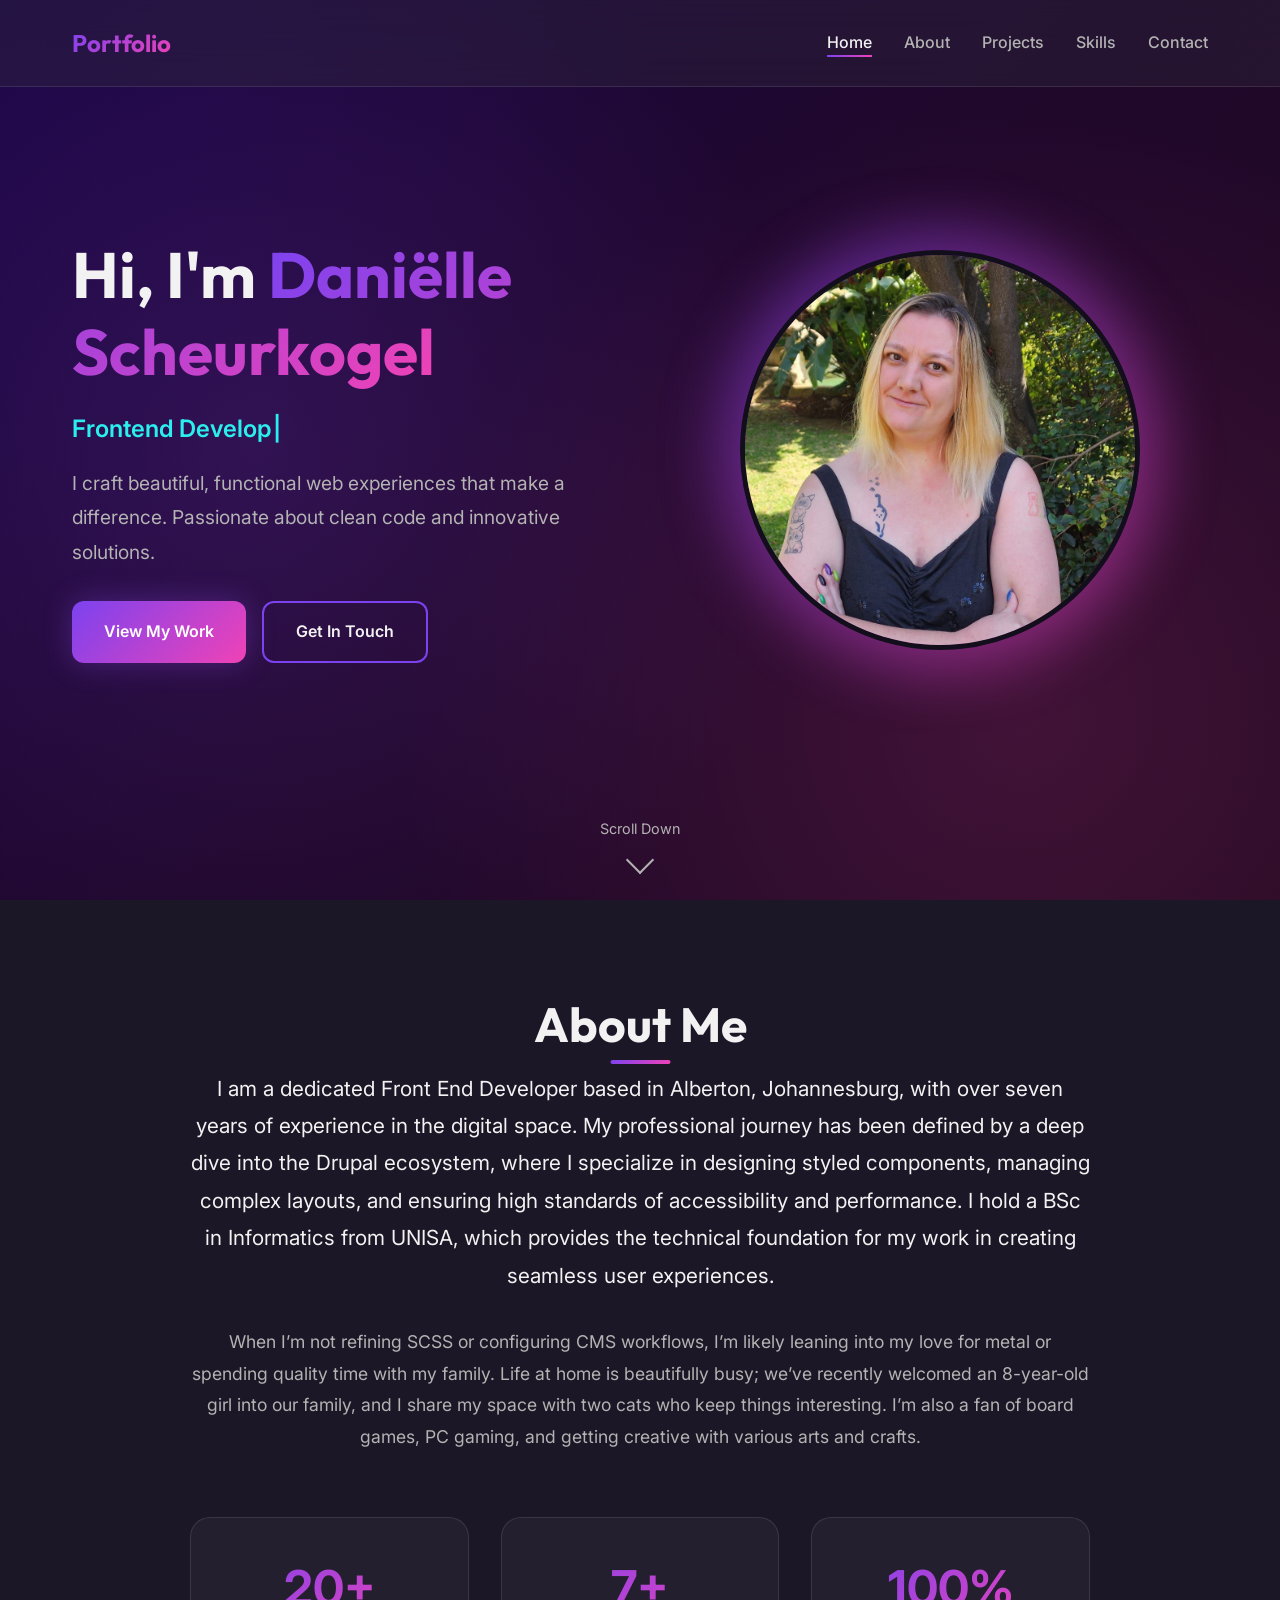
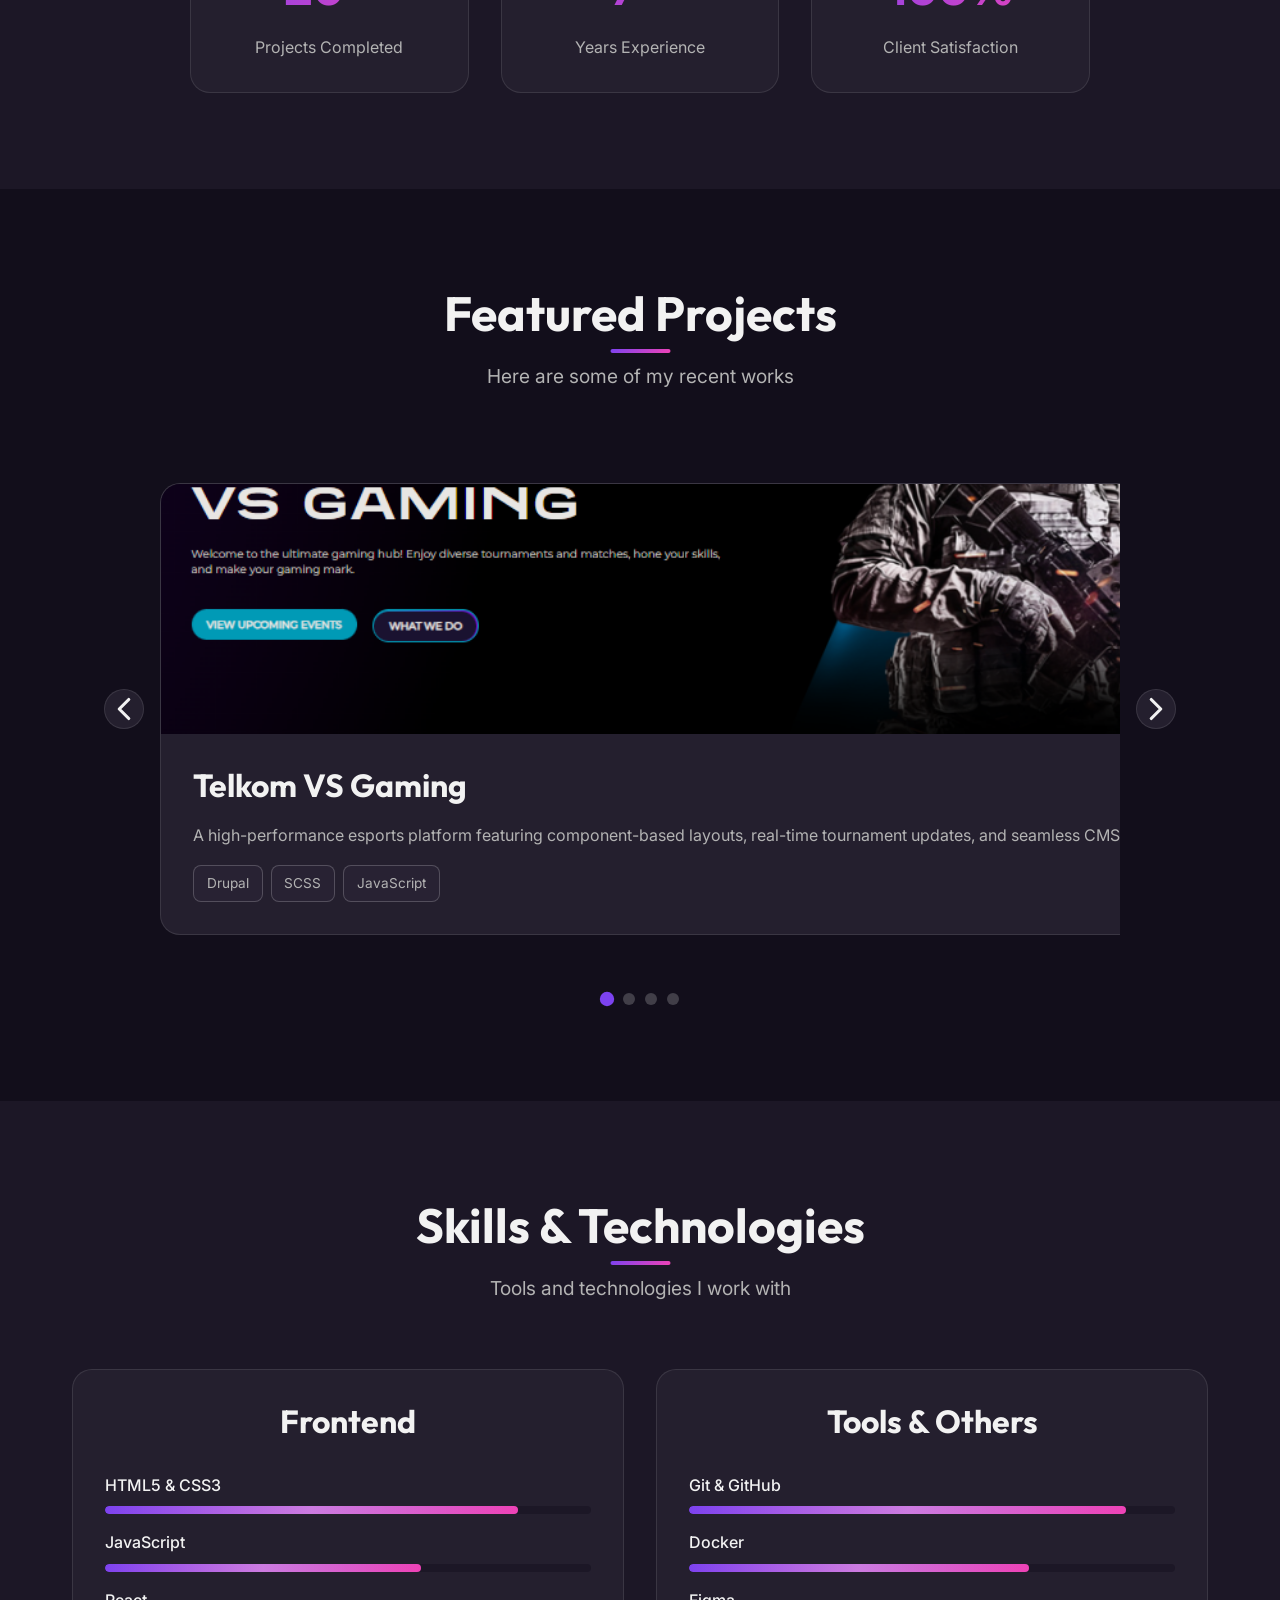
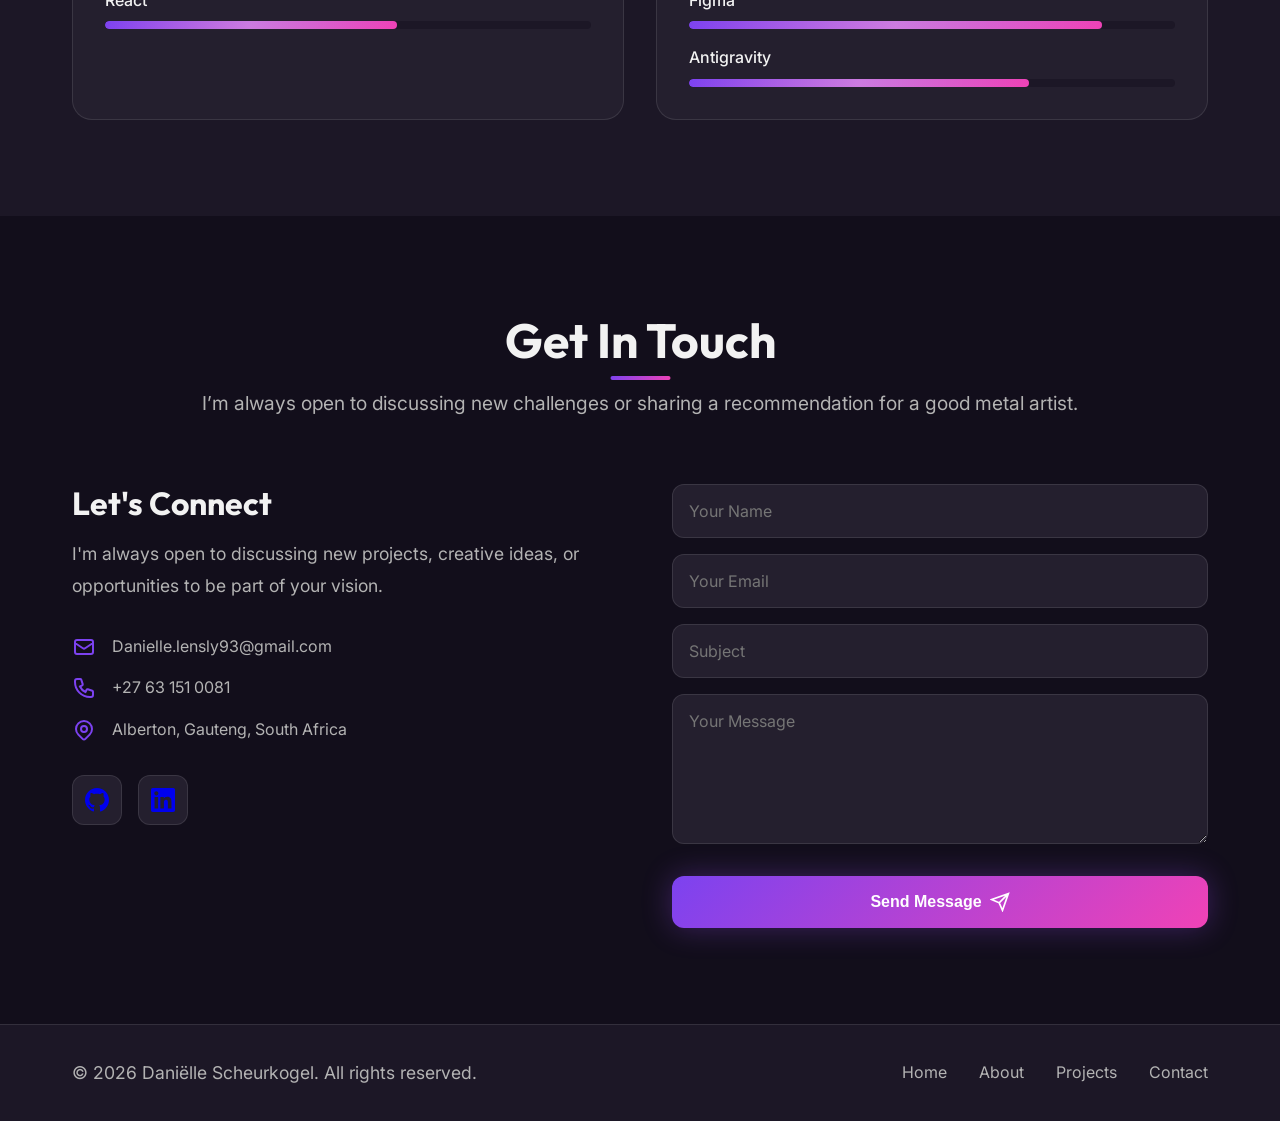
==== index.html @ f344f84f "Add project slider and Kleyn Plumbers card" ====
<!DOCTYPE html>
<html lang="en">
<head>
    <meta charset="UTF-8">
    <meta name="viewport" content="width=device-width, initial-scale=1.0">
    <meta name="description" content="Professional portfolio showcasing web development projects and skills">
    <meta name="author" content="Your Name">
    <meta property="og:title" content="Your Name - Portfolio">
    <meta property="og:description" content="Professional web developer portfolio">
    <meta property="og:type" content="website">
    
    <title>Danielle Scheurkogel - Portfolio</title>
    
    <!-- Google Fonts -->
    <link rel="icon" type="image/x-icon" href="purple-star-cat.png">
    <link rel="preconnect" href="https://fonts.googleapis.com">
    <link rel="preconnect" href="https://fonts.gstatic.com" crossorigin>
    <link href="https://fonts.googleapis.com/css2?family=Inter:wght@300;400;500;600;700&family=Outfit:wght@400;500;600;700;800&display=swap" rel="stylesheet">
    
    <link rel="stylesheet" href="styles.css">
</head>
<body>
    <!-- Navigation -->
    <nav class="navbar" id="navbar">
        <div class="container nav-container">
            <a href="#home" class="logo">Portfolio</a>
            <button class="mobile-menu-toggle" id="mobileMenuToggle" aria-label="Toggle menu">
                <span></span>
                <span></span>
                <span></span>
            </button>
            <ul class="nav-links" id="navLinks">
                <li><a href="#home" class="nav-link active">Home</a></li>
                <li><a href="#about" class="nav-link">About</a></li>
                <li><a href="#projects" class="nav-link">Projects</a></li>
                <li><a href="#skills" class="nav-link">Skills</a></li>
                <li><a href="#contact" class="nav-link">Contact</a></li>
            </ul>
        </div>
    </nav>

    <!-- Hero Section -->
    <section id="home" class="hero">
        <div class="hero-background"></div>
        <div class="container hero-content">
            <div class="hero-text">
                <h1 class="hero-title">
                    Hi, I'm <span class="gradient-text">Daniëlle Scheurkogel</span>
                </h1>
                <p class="hero-subtitle typing-text">Frontend Developer</p>
                <p class="hero-description">
                    I craft beautiful, functional web experiences that make a difference.
                    Passionate about clean code and innovative solutions.
                </p>
                <div class="hero-buttons">
                    <a href="#projects" class="btn btn-primary">View My Work</a>
                    <a href="#contact" class="btn btn-secondary">Get In Touch</a>
                </div>
            </div>
            <div class="hero-image">
                <div class="image-wrapper">
                    <img src="Danielle-profile.jpg" alt="Profile picture" class="profile-img">
                </div>
            </div>
        </div>
        <div class="scroll-indicator">
            <span>Scroll Down</span>
            <div class="scroll-arrow"></div>
        </div>
    </section>

    <!-- About Section -->
    <section id="about" class="about">
        <div class="container">
            <h2 class="section-title">About Me</h2>
            <div class="about-content">
                <div class="about-text">
                    <p class="about-intro">
                        I am a dedicated Front End Developer based in Alberton, Johannesburg, with over seven years of experience in the digital space. My professional journey has been defined by a deep dive into the Drupal ecosystem, where I specialize in designing styled components, managing complex layouts, and ensuring high standards of accessibility and performance. I hold a BSc in Informatics from UNISA, which provides the technical foundation for my work in creating seamless user experiences.
                    </p>
                    <p>
                        When I’m not refining SCSS or configuring CMS workflows, I’m likely leaning into my love for metal or spending quality time with my family. Life at home is beautifully busy; we’ve recently welcomed an 8-year-old girl into our family, and I share my space with two cats who keep things interesting. I’m also a fan of board games, PC gaming, and getting creative with various arts and crafts.
                    </p>
                    <div class="about-stats">
                        <div class="stat-item">
                            <span class="stat-number">20+</span>
                            <span class="stat-label">Projects Completed</span>
                        </div>
                        <div class="stat-item">
                            <span class="stat-number">7+</span>
                            <span class="stat-label">Years Experience</span>
                        </div>
                        <div class="stat-item">
                            <span class="stat-number">100%</span>
                            <span class="stat-label">Client Satisfaction</span>
                        </div>
                    </div>
                </div>
            </div>
        </div>
    </section>

    <!-- Projects Section -->
    <section id="projects" class="projects">
        <div class="container">
            <h2 class="section-title">Featured Projects</h2>
            <p class="section-subtitle">Here are some of my recent works</p>
            
            <div class="projects-slider-wrapper">
                <button class="slider-btn prev-btn" id="prevProjectBtn" aria-label="Previous project">
                    <svg viewBox="0 0 24 24" fill="none" stroke="currentColor"><path d="M15 18l-6-6 6-6" stroke-width="2" stroke-linecap="round" stroke-linejoin="round"/></svg>
                </button>
                
                <div class="projects-slider" id="projectsSlider">
                    <!-- Project 1 -->
                    <div class="project-card">
                        <div class="project-image">
                            <img src="vs-gaming3.png" alt="E-commerce Platform">
                            <div class="project-overlay">
                                <a href="http://www.vsgaming.co.za/" class="project-link" target="_blank">View Live</a>
                            </div>
                        </div>
                        <div class="project-info">
                            <h3 class="project-title">Telkom VS Gaming</h3>
                            <p class="project-description">
                                A high-performance esports platform featuring component-based layouts, real-time tournament updates, and seamless CMS integration.
                            </p>
                            <div class="project-tags">
                                <span class="tag">Drupal</span>
                                <span class="tag">SCSS</span>
                                <span class="tag">JavaScript</span>
                            </div>
                        </div>
                    </div>

                    <!-- Project 2 -->
                    <div class="project-card">
                        <div class="project-image">
                            <img src="activefoundry.png" alt="Active Foundry">
                            <div class="project-overlay">
                                <a href="https://www.activefoundry.co.za/" class="project-link" target="_blank">View Live</a>
                            </div>
                        </div>
                        <div class="project-info">
                            <h3 class="project-title">Active Foundry</h3>
                            <p class="project-description">
                                A professional digital platform for an ISO-accredited manufacturing firm, focusing on industrial product categorization and high-performance lead generation.
                            </p>
                            <div class="project-tags">
                                <span class="tag">Figma</span>
                                <span class="tag">Drupal</span>
                                <span class="tag">UX/UI Design</span>
                                <span class="tag">HTML/CSS</span>
                            </div>
                        </div>
                    </div>

                    <!-- Project 3 -->
                    <div class="project-card">
                        <div class="project-image">
                            <img src="project3.jpg" alt="Weather Dashboard">
                            <div class="project-overlay">
                                <a href="https://daniellelensly.github.io/Madbatter/" class="project-link" target="_blank">View Live</a>
                                <a href="https://github.com/DanielleLensly/Madbatter" class="project-link" target="_blank">GitHub</a>
                            </div>
                        </div>
                        <div class="project-info">
                            <h3 class="project-title">Weather Dashboard</h3>
                            <p class="project-description">
                                Beautiful weather application with location-based forecasts, interactive maps,
                                and detailed weather metrics.
                            </p>
                            <div class="project-tags">
                                <span class="tag">JavaScript</span>
                                <span class="tag">API</span>
                                <span class="tag">CSS3</span>
                            </div>
                        </div>
                    </div>

                    <!-- Project 4 -->
                    <div class="project-card">
                        <div class="project-image">
                            <img src="kleyn-plumbers.png" alt="Kleyn Plumbers">
                            <div class="project-overlay">
                                <a href="https://daniellelensly.github.io/kleyn-plumbers/" class="project-link" target="_blank">View Live</a>
                                <a href="https://github.com/DanielleLensly/kleyn-plumbers" class="project-link" target="_blank">GitHub</a>
                            </div>
                        </div>
                        <div class="project-info">
                            <h3 class="project-title">Kleyn Plumbers</h3>
                            <p class="project-description">
                                A professional plumbing services website with a 24/7 booking system and local availability.
                            </p>
                            <div class="project-tags">
                                <span class="tag">HTML</span>
                                <span class="tag">CSS</span>
                                <span class="tag">JavaScript</span>
                            </div>
                        </div>
                    </div>
                </div>

                <button class="slider-btn next-btn" id="nextProjectBtn" aria-label="Next project">
                    <svg viewBox="0 0 24 24" fill="none" stroke="currentColor"><path d="M9 18l6-6-6-6" stroke-width="2" stroke-linecap="round" stroke-linejoin="round"/></svg>
                </button>
            </div>
            
            <div class="slider-dots" id="sliderDots"></div>
        </div>
    </section>

    <!-- Skills Section -->
    <section id="skills" class="skills">
        <div class="container">
            <h2 class="section-title">Skills & Technologies</h2>
            <p class="section-subtitle">Tools and technologies I work with</p>
            
            <div class="skills-grid">
                <div class="skill-category">
                    <h3 class="category-title">Frontend</h3>
                    <div class="skill-items">
                        <div class="skill-item">
                            <span class="skill-name">HTML5 & CSS3</span>
                            <div class="skill-bar">
                                <div class="skill-progress" style="width: 85%"></div>
                            </div>
                        </div>
                        <div class="skill-item">
                            <span class="skill-name">JavaScript</span>
                            <div class="skill-bar">
                                <div class="skill-progress" style="width: 65%"></div>
                            </div>
                        </div>
                        <div class="skill-item">
                            <span class="skill-name">React</span>
                            <div class="skill-bar">
                                <div class="skill-progress" style="width: 60%"></div>
                            </div>
                        </div>
                    </div>
                </div>

                <div class="skill-category">
                    <h3 class="category-title">Tools & Others</h3>
                    <div class="skill-items">
                        <div class="skill-item">
                            <span class="skill-name">Git & GitHub</span>
                            <div class="skill-bar">
                                <div class="skill-progress" style="width: 90%"></div>
                            </div>
                        </div>
                        <div class="skill-item">
                            <span class="skill-name">Docker</span>
                            <div class="skill-bar">
                                <div class="skill-progress" style="width: 70%"></div>
                            </div>
                        </div>
                        <div class="skill-item">
                            <span class="skill-name">Figma</span>
                            <div class="skill-bar">
                                <div class="skill-progress" style="width: 85%"></div>
                            </div>
                        </div>
                        <div class="skill-item">
                            <span class="skill-name">Antigravity</span>
                            <div class="skill-bar">
                                <div class="skill-progress" style="width: 70%"></div>
                            </div>
                        </div>
                    </div>
                </div>
            </div>
        </div>
    </section>

    <!-- Contact Section -->
    <section id="contact" class="contact">
        <div class="container">
            <h2 class="section-title">Get In Touch</h2>
            <p class="section-subtitle">I’m always open to discussing new challenges or sharing a recommendation for a good metal artist.</p>
            
            <div class="contact-content">
                <div class="contact-info">
                    <h3>Let's Connect</h3>
                    <p>I'm always open to discussing new projects, creative ideas, or opportunities to be part of your vision.</p>
                    
                    <div class="contact-details">
                        <div class="contact-item">
                            <svg class="contact-icon" viewBox="0 0 24 24" fill="none" stroke="currentColor">
                                <path d="M3 8l7.89 5.26a2 2 0 002.22 0L21 8M5 19h14a2 2 0 002-2V7a2 2 0 00-2-2H5a2 2 0 00-2 2v10a2 2 0 002 2z"/>
                            </svg>
                            <span>Danielle.lensly93@gmail.com</span>
                        </div>
                        <div class="contact-item">
                            <svg class="contact-icon" viewBox="0 0 24 24" fill="none" stroke="currentColor">
                                <path d="M3 5a2 2 0 012-2h3.28a1 1 0 01.948.684l1.498 4.493a1 1 0 01-.502 1.21l-2.257 1.13a11.042 11.042 0 005.516 5.516l1.13-2.257a1 1 0 011.21-.502l4.493 1.498a1 1 0 01.684.949V19a2 2 0 01-2 2h-1C9.716 21 3 14.284 3 6V5z"/>
                            </svg>
                            <span>+27 63 151 0081</span>
                        </div>
                        <div class="contact-item">
                            <svg class="contact-icon" viewBox="0 0 24 24" fill="none" stroke="currentColor">
                                <path d="M17.657 16.657L13.414 20.9a1.998 1.998 0 01-2.827 0l-4.244-4.243a8 8 0 1111.314 0z"/>
                                <path d="M15 11a3 3 0 11-6 0 3 3 0 016 0z"/>
                            </svg>
                            <span>Alberton, Gauteng, South Africa</span>
                        </div>
                    </div>

                    <div class="social-links">
                        <a href="https://github.com/DanielleLensly" class="social-link" aria-label="GitHub">
                            <svg viewBox="0 0 24 24" fill="currentColor">
                                <path d="M12 0c-6.626 0-12 5.373-12 12 0 5.302 3.438 9.8 8.207 11.387.599.111.793-.261.793-.577v-2.234c-3.338.726-4.033-1.416-4.033-1.416-.546-1.387-1.333-1.756-1.333-1.756-1.089-.745.083-.729.083-.729 1.205.084 1.839 1.237 1.839 1.237 1.07 1.834 2.807 1.304 3.492.997.107-.775.418-1.305.762-1.604-2.665-.305-5.467-1.334-5.467-5.931 0-1.311.469-2.381 1.236-3.221-.124-.303-.535-1.524.117-3.176 0 0 1.008-.322 3.301 1.23.957-.266 1.983-.399 3.003-.404 1.02.005 2.047.138 3.006.404 2.291-1.552 3.297-1.23 3.297-1.23.653 1.653.242 2.874.118 3.176.77.84 1.235 1.911 1.235 3.221 0 4.609-2.807 5.624-5.479 5.921.43.372.823 1.102.823 2.222v3.293c0 .319.192.694.801.576 4.765-1.589 8.199-6.086 8.199-11.386 0-6.627-5.373-12-12-12z"/>
                            </svg>
                        </a>
                        <a href="https://www.linkedin.com/in/danielle-lensly-0b2b1b200/" class="social-link" aria-label="LinkedIn">
                            <svg viewBox="0 0 24 24" fill="currentColor">
                                <path d="M20.447 20.452h-3.554v-5.569c0-1.328-.027-3.037-1.852-3.037-1.853 0-2.136 1.445-2.136 2.939v5.667H9.351V9h3.414v1.561h.046c.477-.9 1.637-1.85 3.37-1.85 3.601 0 4.267 2.37 4.267 5.455v6.286zM5.337 7.433c-1.144 0-2.063-.926-2.063-2.065 0-1.138.92-2.063 2.063-2.063 1.14 0 2.064.925 2.064 2.063 0 1.139-.925 2.065-2.064 2.065zm1.782 13.019H3.555V9h3.564v11.452zM22.225 0H1.771C.792 0 0 .774 0 1.729v20.542C0 23.227.792 24 1.771 24h20.451C23.2 24 24 23.227 24 22.271V1.729C24 .774 23.2 0 22.222 0h.003z"/>
                            </svg>
                        </a>
                        <!-- <a href="#" class="social-link" aria-label="Twitter">
                            <svg viewBox="0 0 24 24" fill="currentColor">
                                <path d="M23.953 4.57a10 10 0 01-2.825.775 4.958 4.958 0 002.163-2.723c-.951.555-2.005.959-3.127 1.184a4.92 4.92 0 00-8.384 4.482C7.69 8.095 4.067 6.13 1.64 3.162a4.822 4.822 0 00-.666 2.475c0 1.71.87 3.213 2.188 4.096a4.904 4.904 0 01-2.228-.616v.06a4.923 4.923 0 003.946 4.827 4.996 4.996 0 01-2.212.085 4.936 4.936 0 004.604 3.417 9.867 9.867 0 01-6.102 2.105c-.39 0-.779-.023-1.17-.067a13.995 13.995 0 007.557 2.209c9.053 0 13.998-7.496 13.998-13.985 0-.21 0-.42-.015-.63A9.935 9.935 0 0024 4.59z"/>
                            </svg>
                        </a> -->
                    </div>
                </div>

                <form class="contact-form" id="contactForm" action="https://formsubmit.co/Danielle.lensly93@gmail.com" method="POST">
                    <!-- FormSubmit Configuration -->
                    <input type="hidden" name="_subject" value="New Portfolio Contact Form Submission">
                    <input type="hidden" name="_captcha" value="false">
                    <input type="hidden" name="_template" value="table">
                    <input type="hidden" name="_next" value="https://daniellelensly.github.io/portfolio/thank-you.html">
                    
                    <div class="form-group">
                        <input type="text" id="name" name="name" placeholder="Your Name" required>
                    </div>
                    <div class="form-group">
                        <input type="email" id="email" name="email" placeholder="Your Email" required>
                    </div>
                    <div class="form-group">
                        <input type="text" id="subject" name="_replyto" placeholder="Subject" required>
                    </div>
                    <div class="form-group">
                        <textarea id="message" name="message" rows="5" placeholder="Your Message" required></textarea>
                    </div>
                    <button type="submit" class="btn btn-primary btn-submit">
                        <span>Send Message</span>
                        <svg class="btn-icon" viewBox="0 0 24 24" fill="none" stroke="currentColor">
                            <path d="M22 2L11 13M22 2l-7 20-4-9-9-4 20-7z"/>
                        </svg>
                    </button>
                </form>
            </div>
        </div>
    </section>

    <!-- Footer -->
    <footer class="footer">
        <div class="container">
            <div class="footer-content">
                <p>&copy; 2026 Daniëlle Scheurkogel. All rights reserved.</p>
                <div class="footer-links">
                    <a href="#home">Home</a>
                    <a href="#about">About</a>
                    <a href="#projects">Projects</a>
                    <a href="#contact">Contact</a>
                </div>
            </div>
            <button class="back-to-top" id="backToTop" aria-label="Back to top">
                <svg viewBox="0 0 24 24" fill="none" stroke="currentColor">
                    <path d="M5 15l7-7 7 7"/>
                </svg>
            </button>
        </div>
    </footer>

    <script src="script.js"></script>
</body>
</html>
---- styles.css ----
/* ===================================
   CSS RESET & BASE STYLES
   =================================== */
* {
    margin: 0;
    padding: 0;
    box-sizing: border-box;
}

html {
    scroll-behavior: smooth;
    overflow-x: hidden;
}

body {
    font-family: 'Inter', -apple-system, BlinkMacSystemFont, 'Segoe UI', sans-serif;
    line-height: 1.6;
    color: var(--text-primary);
    background: var(--bg-primary);
    overflow-x: hidden;
}

/* ===================================
   CSS CUSTOM PROPERTIES
   =================================== */
:root {
    /* Colors - Vibrant & Modern */
    --primary: hsl(260, 85%, 60%);
    --primary-light: hsl(260, 85%, 70%);
    --primary-dark: hsl(260, 85%, 50%);
    --secondary: hsl(320, 85%, 60%);
    --accent: hsl(180, 85%, 55%);
    
    /* Gradients */
    --gradient-primary: linear-gradient(135deg, hsl(260, 85%, 60%) 0%, hsl(320, 85%, 60%) 100%);
    --gradient-secondary: linear-gradient(135deg, hsl(180, 85%, 55%) 0%, hsl(260, 85%, 60%) 100%);
    --gradient-hero: linear-gradient(135deg, hsl(260, 85%, 15%) 0%, hsl(280, 70%, 10%) 50%, hsl(300, 60%, 8%) 100%);
    
    /* Background Colors */
    --bg-primary: hsl(260, 30%, 8%);
    --bg-secondary: hsl(260, 25%, 12%);
    --bg-card: hsl(260, 20%, 15%);
    --bg-glass: hsla(260, 20%, 20%, 0.4);
    
    /* Text Colors */
    --text-primary: hsl(0, 0%, 95%);
    --text-secondary: hsl(0, 0%, 70%);
    --text-muted: hsl(0, 0%, 50%);
    
    /* Spacing */
    --spacing-xs: 0.5rem;
    --spacing-sm: 1rem;
    --spacing-md: 2rem;
    --spacing-lg: 4rem;
    --spacing-xl: 6rem;
    
    /* Border Radius */
    --radius-sm: 8px;
    --radius-md: 12px;
    --radius-lg: 20px;
    --radius-xl: 30px;
    
    /* Shadows */
    --shadow-sm: 0 2px 8px rgba(0, 0, 0, 0.1);
    --shadow-md: 0 4px 16px rgba(0, 0, 0, 0.2);
    --shadow-lg: 0 8px 32px rgba(0, 0, 0, 0.3);
    --shadow-glow: 0 0 30px rgba(160, 80, 255, 0.3);
    
    /* Transitions */
    --transition-fast: 0.2s ease;
    --transition-normal: 0.3s ease;
    --transition-slow: 0.5s ease;
}

/* ===================================
   TYPOGRAPHY
   =================================== */
h1, h2, h3, h4, h5, h6 {
    font-family: 'Outfit', sans-serif;
    font-weight: 700;
    line-height: 1.2;
    color: var(--text-primary);
}

h1 { font-size: clamp(2.5rem, 5vw, 4rem); }
h2 { font-size: clamp(2rem, 4vw, 3rem); }
h3 { font-size: clamp(1.5rem, 3vw, 2rem); }

p {
    font-size: 1.1rem;
    line-height: 1.8;
    color: var(--text-secondary);
}

/* ===================================
   UTILITY CLASSES
   =================================== */
.container {
    max-width: 1200px;
    margin: 0 auto;
    padding: 0 var(--spacing-md);
}

.gradient-text {
    background: var(--gradient-primary);
    -webkit-background-clip: text;
    -webkit-text-fill-color: transparent;
    background-clip: text;
}

.section-title {
    text-align: center;
    margin-bottom: var(--spacing-sm);
    position: relative;
    display: inline-block;
    left: 50%;
    transform: translateX(-50%);
}

.section-title::after {
    content: '';
    position: absolute;
    bottom: -10px;
    left: 50%;
    transform: translateX(-50%);
    width: 60px;
    height: 4px;
    background: var(--gradient-primary);
    border-radius: 2px;
}

.section-subtitle {
    text-align: center;
    color: var(--text-secondary);
    margin-bottom: var(--spacing-lg);
    font-size: 1.2rem;
}

/* ===================================
   BUTTONS
   =================================== */
.btn {
    display: inline-flex;
    align-items: center;
    gap: 0.5rem;
    padding: 1rem 2rem;
    font-size: 1rem;
    font-weight: 600;
    text-decoration: none;
    border-radius: var(--radius-md);
    cursor: pointer;
    border: none;
    transition: all var(--transition-normal);
    position: relative;
    overflow: hidden;
}

.btn::before {
    content: '';
    position: absolute;
    top: 0;
    left: -100%;
    width: 100%;
    height: 100%;
    background: linear-gradient(90deg, transparent, rgba(255, 255, 255, 0.2), transparent);
    transition: left 0.5s;
}

.btn:hover::before {
    left: 100%;
}

.btn-primary {
    background: var(--gradient-primary);
    color: white;
    box-shadow: var(--shadow-glow);
}

.btn-primary:hover {
    transform: translateY(-2px);
    box-shadow: 0 0 40px rgba(160, 80, 255, 0.5);
}

.btn-secondary {
    background: transparent;
    color: var(--text-primary);
    border: 2px solid var(--primary);
}

.btn-secondary:hover {
    background: var(--primary);
    transform: translateY(-2px);
}

/* ===================================
   NAVIGATION
   =================================== */
.navbar {
    position: fixed;
    top: 0;
    left: 0;
    right: 0;
    z-index: 1000;
    padding: 1.5rem 0;
    background: var(--bg-glass);
    backdrop-filter: blur(20px);
    -webkit-backdrop-filter: blur(20px);
    border-bottom: 1px solid rgba(255, 255, 255, 0.1);
    transition: all var(--transition-normal);
}

.navbar.scrolled {
    padding: 1rem 0;
    box-shadow: var(--shadow-md);
}

.nav-container {
    display: flex;
    justify-content: space-between;
    align-items: center;
}

.logo {
    font-family: 'Outfit', sans-serif;
    font-size: 1.5rem;
    font-weight: 700;
    background: var(--gradient-primary);
    -webkit-background-clip: text;
    -webkit-text-fill-color: transparent;
    background-clip: text;
    text-decoration: none;
}

.nav-links {
    display: flex;
    list-style: none;
    gap: 2rem;
}

.nav-link {
    color: var(--text-secondary);
    text-decoration: none;
    font-weight: 500;
    transition: color var(--transition-fast);
    position: relative;
}

.nav-link::after {
    content: '';
    position: absolute;
    bottom: -5px;
    left: 0;
    width: 0;
    height: 2px;
    background: var(--gradient-primary);
    transition: width var(--transition-normal);
}

.nav-link:hover,
.nav-link.active {
    color: var(--text-primary);
}

.nav-link:hover::after,
.nav-link.active::after {
    width: 100%;
}

.mobile-menu-toggle {
    display: none;
    flex-direction: column;
    gap: 5px;
    background: none;
    border: none;
    cursor: pointer;
    padding: 0.5rem;
}

.mobile-menu-toggle span {
    width: 25px;
    height: 3px;
    background: var(--text-primary);
    border-radius: 2px;
    transition: all var(--transition-normal);
}

/* ===================================
   HERO SECTION
   =================================== */
.hero {
    min-height: 100vh;
    display: flex;
    align-items: center;
    justify-content: center;
    position: relative;
    padding: var(--spacing-xl) 0;
    overflow: hidden;
}

.hero-background {
    position: absolute;
    top: 0;
    left: 0;
    right: 0;
    bottom: 0;
    background: var(--gradient-hero);
    z-index: -1;
}

.hero-background::before {
    content: '';
    position: absolute;
    top: 0;
    left: 0;
    right: 0;
    bottom: 0;
    background: 
        radial-gradient(circle at 20% 50%, rgba(160, 80, 255, 0.15) 0%, transparent 50%),
        radial-gradient(circle at 80% 80%, rgba(255, 80, 160, 0.15) 0%, transparent 50%);
    animation: pulse 8s ease-in-out infinite;
}

@keyframes pulse {
    0%, 100% { opacity: 0.5; }
    50% { opacity: 1; }
}

.hero-content {
    display: grid;
    grid-template-columns: 1fr 1fr;
    gap: var(--spacing-lg);
    align-items: center;
}

.hero-text {
    animation: fadeInUp 1s ease;
}

@keyframes fadeInUp {
    from {
        opacity: 0;
        transform: translateY(30px);
    }
    to {
        opacity: 1;
        transform: translateY(0);
    }
}

.hero-title {
    margin-bottom: var(--spacing-sm);
}

.hero-subtitle {
    font-size: 1.5rem;
    color: var(--accent);
    margin-bottom: var(--spacing-sm);
    font-weight: 600;
}

.typing-text {
    position: relative;
    display: inline-block;
}

.typing-text::after {
    content: '|';
    position: absolute;
    right: -10px;
    animation: blink 1s infinite;
}

@keyframes blink {
    0%, 50% { opacity: 1; }
    51%, 100% { opacity: 0; }
}

.hero-description {
    margin-bottom: var(--spacing-md);
    font-size: 1.2rem;
}

.hero-buttons {
    display: flex;
    gap: var(--spacing-sm);
    flex-wrap: wrap;
}

.hero-image {
    display: flex;
    justify-content: center;
    animation: fadeInRight 1s ease 0.3s both;
}

@keyframes fadeInRight {
    from {
        opacity: 0;
        transform: translateX(30px);
    }
    to {
        opacity: 1;
        transform: translateX(0);
    }
}

.image-wrapper {
    position: relative;
    width: 400px;
    height: 400px;
}

.image-wrapper::before {
    content: '';
    position: absolute;
    top: -20px;
    left: -20px;
    right: -20px;
    bottom: -20px;
    background: var(--gradient-primary);
    border-radius: 50%;
    filter: blur(30px);
    opacity: 0.5;
    animation: rotate 10s linear infinite;
}

@keyframes rotate {
    from { transform: rotate(0deg); }
    to { transform: rotate(360deg); }
}

.profile-img {
    width: 100%;
    height: 100%;
    object-fit: cover;
    border-radius: 50%;
    border: 5px solid var(--bg-primary);
    position: relative;
    z-index: 1;
}

.scroll-indicator {
    position: absolute;
    bottom: 30px;
    left: 50%;
    transform: translateX(-50%);
    display: flex;
    flex-direction: column;
    align-items: center;
    gap: 10px;
    color: var(--text-secondary);
    font-size: 0.9rem;
    animation: bounce 2s infinite;
}

@keyframes bounce {
    0%, 20%, 50%, 80%, 100% { transform: translateX(-50%) translateY(0); }
    40% { transform: translateX(-50%) translateY(-10px); }
    60% { transform: translateX(-50%) translateY(-5px); }
}

.scroll-arrow {
    width: 20px;
    height: 20px;
    border-left: 2px solid var(--text-secondary);
    border-bottom: 2px solid var(--text-secondary);
    transform: rotate(-45deg);
}

/* ===================================
   ABOUT SECTION
   =================================== */
.about {
    padding: var(--spacing-xl) 0;
    background: var(--bg-secondary);
}

.about-content {
    max-width: 900px;
    margin: 0 auto;
}

.about-text {
    text-align: center;
}

.about-intro {
    font-size: 1.3rem;
    color: var(--text-primary);
    margin-bottom: var(--spacing-md);
}

.about-stats {
    display: grid;
    grid-template-columns: repeat(auto-fit, minmax(200px, 1fr));
    gap: var(--spacing-md);
    margin-top: var(--spacing-lg);
}

.stat-item {
    text-align: center;
    padding: var(--spacing-md);
    background: var(--bg-card);
    border-radius: var(--radius-lg);
    border: 1px solid rgba(255, 255, 255, 0.1);
    transition: all var(--transition-normal);
}

.stat-item:hover {
    transform: translateY(-5px);
    border-color: var(--primary);
    box-shadow: var(--shadow-glow);
}

.stat-number {
    display: block;
    font-size: 3rem;
    font-weight: 700;
    background: var(--gradient-primary);
    -webkit-background-clip: text;
    -webkit-text-fill-color: transparent;
    background-clip: text;
    margin-bottom: 0.5rem;
}

.stat-label {
    display: block;
    color: var(--text-secondary);
    font-size: 1rem;
}

/* ===================================
   PROJECTS SECTION
   =================================== */
.projects {
    padding: var(--spacing-xl) 0;
    background: var(--bg-primary);
}

.projects-slider-wrapper {
    position: relative;
    display: flex;
    align-items: center;
    gap: var(--spacing-sm);
    margin: 0 -var(--spacing-md);
    padding: var(--spacing-sm) var(--spacing-md);
}

.projects-slider {
    display: flex;
    overflow-x: auto;
    scroll-snap-type: x mandatory;
    scroll-behavior: smooth;
    gap: var(--spacing-md);
    padding: 10px 0;
    /* Hide scrollbar */
    -ms-overflow-style: none;
    scrollbar-width: none;
    flex: 1;
}

.projects-slider::-webkit-scrollbar {
    display: none;
}

.project-card {
    background: var(--bg-card);
    border-radius: var(--radius-lg);
    overflow: hidden;
    border: 1px solid rgba(255, 255, 255, 0.1);
    transition: all var(--transition-normal);
    min-width: calc((100% - (2 * var(--spacing-md))) / 3); /* Exactly 3 cards with 2 gaps */
    scroll-snap-align: start;
    flex-shrink: 0;
}

@media (max-width: 1024px) {
    .project-card {
        min-width: calc(50% - var(--spacing-md) / 2); /* 2 cards */
    }
}

@media (max-width: 768px) {
    .project-card {
        min-width: 100%; /* 1 card */
    }
    
    .projects-slider-wrapper {
        margin: 0;
        padding: var(--spacing-sm) 0;
        gap: 0;
    }
    
    .slider-btn {
        display: none !important; /* Hide buttons on mobile, rely on touch swipe */
    }
}

.slider-btn {
    background: var(--bg-card);
    border: 1px solid rgba(255, 255, 255, 0.1);
    color: var(--text-primary);
    width: 40px;
    height: 40px;
    border-radius: 50%;
    display: flex;
    align-items: center;
    justify-content: center;
    cursor: pointer;
    transition: all var(--transition-fast);
    z-index: 10;
    flex-shrink: 0;
}

.slider-btn:hover {
    background: var(--gradient-primary);
    transform: scale(1.1);
    box-shadow: var(--shadow-glow);
    color: white;
}

.slider-dots {
    display: flex;
    justify-content: center;
    gap: 10px;
    margin-top: var(--spacing-md);
}

.slider-dot {
    width: 12px;
    height: 12px;
    border-radius: 50%;
    background: rgba(255, 255, 255, 0.2);
    cursor: pointer;
    transition: all var(--transition-fast);
}

.slider-dot.active {
    background: var(--primary);
    transform: scale(1.2);
}

.project-card:hover {
    transform: translateY(-10px);
    box-shadow: var(--shadow-lg);
    border-color: var(--primary);
}

.project-image {
    position: relative;
    height: 250px;
    overflow: hidden;
}

.project-image img {
    width: 100%;
    height: 100%;
    object-fit: cover;
    transition: transform var(--transition-slow);
}

.project-card:hover .project-image img {
    transform: scale(1.1);
}

.project-overlay {
    position: absolute;
    top: 0;
    left: 0;
    right: 0;
    bottom: 0;
    background: rgba(0, 0, 0, 0.8);
    display: flex;
    align-items: center;
    justify-content: center;
    gap: var(--spacing-sm);
    opacity: 0;
    transition: opacity var(--transition-normal);
}

.project-card:hover .project-overlay {
    opacity: 1;
}

.project-link {
    padding: 0.75rem 1.5rem;
    background: var(--gradient-primary);
    color: white;
    text-decoration: none;
    border-radius: var(--radius-sm);
    font-weight: 600;
    transition: all var(--transition-fast);
}

.project-link:hover {
    transform: scale(1.05);
}

.project-info {
    padding: var(--spacing-md);
}

.project-title {
    margin-bottom: var(--spacing-sm);
    color: var(--text-primary);
}

.project-description {
    color: var(--text-secondary);
    margin-bottom: var(--spacing-sm);
    font-size: 1rem;
}

.project-tags {
    display: flex;
    flex-wrap: wrap;
    gap: 0.5rem;
}

.tag {
    padding: 0.4rem 0.8rem;
    background: var(--bg-glass);
    border: 1px solid rgba(255, 255, 255, 0.2);
    border-radius: var(--radius-sm);
    font-size: 0.85rem;
    color: var(--text-secondary);
}

/* ===================================
   SKILLS SECTION
   =================================== */
.skills {
    padding: var(--spacing-xl) 0;
    background: var(--bg-secondary);
}

.skills-grid {
    display: grid;
    grid-template-columns: repeat(auto-fit, minmax(300px, 1fr));
    gap: var(--spacing-md);
}

.skill-category {
    background: var(--bg-card);
    padding: var(--spacing-md);
    border-radius: var(--radius-lg);
    border: 1px solid rgba(255, 255, 255, 0.1);
}

.category-title {
    margin-bottom: var(--spacing-md);
    color: var(--text-primary);
    text-align: center;
}

.skill-items {
    display: flex;
    flex-direction: column;
    gap: var(--spacing-sm);
}

.skill-item {
    display: flex;
    flex-direction: column;
    gap: 0.5rem;
}

.skill-name {
    color: var(--text-primary);
    font-weight: 500;
}

.skill-bar {
    height: 8px;
    background: var(--bg-secondary);
    border-radius: 10px;
    overflow: hidden;
    position: relative;
}

.skill-progress {
    height: 100%;
    background: var(--gradient-primary);
    border-radius: 10px;
    transition: width 1s ease;
    position: relative;
}

.skill-progress::after {
    content: '';
    position: absolute;
    top: 0;
    left: 0;
    right: 0;
    bottom: 0;
    background: linear-gradient(90deg, transparent, rgba(255, 255, 255, 0.3), transparent);
    animation: shimmer 2s infinite;
}

@keyframes shimmer {
    0% { transform: translateX(-100%); }
    100% { transform: translateX(100%); }
}

/* ===================================
   CONTACT SECTION
   =================================== */
.contact {
    padding: var(--spacing-xl) 0;
    background: var(--bg-primary);
}

.contact-content {
    display: grid;
    grid-template-columns: 1fr 1fr;
    gap: var(--spacing-lg);
    margin-top: var(--spacing-lg);
}

.contact-info h3 {
    margin-bottom: var(--spacing-sm);
}

.contact-info p {
    margin-bottom: var(--spacing-md);
}

.contact-details {
    display: flex;
    flex-direction: column;
    gap: var(--spacing-sm);
    margin-bottom: var(--spacing-md);
}

.contact-item {
    display: flex;
    align-items: center;
    gap: var(--spacing-sm);
    color: var(--text-secondary);
}

.contact-icon {
    width: 24px;
    height: 24px;
    stroke-width: 2;
    color: var(--primary);
}

.social-links {
    display: flex;
    gap: var(--spacing-sm);
}

.social-link {
    width: 50px;
    height: 50px;
    display: flex;
    align-items: center;
    justify-content: center;
    background: var(--bg-card);
    border-radius: var(--radius-md);
    border: 1px solid rgba(255, 255, 255, 0.1);
    transition: all var(--transition-normal);
}

.social-link svg {
    width: 24px;
    height: 24px;
}

.social-link:hover {
    background: var(--gradient-primary);
    transform: translateY(-5px);
    box-shadow: var(--shadow-glow);
}

.contact-form {
    display: flex;
    flex-direction: column;
    gap: var(--spacing-sm);
}

.form-group {
    display: flex;
    flex-direction: column;
}

.form-group input,
.form-group textarea {
    padding: 1rem;
    background: var(--bg-card);
    border: 1px solid rgba(255, 255, 255, 0.1);
    border-radius: var(--radius-md);
    color: var(--text-primary);
    font-family: 'Inter', sans-serif;
    font-size: 1rem;
    transition: all var(--transition-normal);
}

.form-group input:focus,
.form-group textarea:focus {
    outline: none;
    border-color: var(--primary);
    box-shadow: 0 0 0 3px rgba(160, 80, 255, 0.1);
}

.form-group textarea {
    resize: vertical;
    min-height: 150px;
}

.btn-submit {
    justify-content: center;
    margin-top: var(--spacing-sm);
}

.btn-icon {
    width: 20px;
    height: 20px;
    stroke-width: 2;
}

/* ===================================
   FOOTER
   =================================== */
.footer {
    padding: var(--spacing-md) 0;
    background: var(--bg-secondary);
    border-top: 1px solid rgba(255, 255, 255, 0.1);
    position: relative;
}

.footer-content {
    display: flex;
    justify-content: space-between;
    align-items: center;
    flex-wrap: wrap;
    gap: var(--spacing-sm);
}

.footer-links {
    display: flex;
    gap: var(--spacing-md);
}

.footer-links a {
    color: var(--text-secondary);
    text-decoration: none;
    transition: color var(--transition-fast);
}

.footer-links a:hover {
    color: var(--primary);
}

.back-to-top {
    position: fixed;
    bottom: 30px;
    right: 30px;
    width: 50px;
    height: 50px;
    background: var(--gradient-primary);
    border: none;
    border-radius: 50%;
    cursor: pointer;
    display: flex;
    align-items: center;
    justify-content: center;
    opacity: 0;
    visibility: hidden;
    transition: all var(--transition-normal);
    box-shadow: var(--shadow-lg);
    z-index: 999;
}

.back-to-top.visible {
    opacity: 1;
    visibility: visible;
}

.back-to-top:hover {
    transform: translateY(-5px);
    box-shadow: var(--shadow-glow);
}

.back-to-top svg {
    width: 24px;
    height: 24px;
    stroke-width: 3;
    color: white;
}

/* ===================================
   RESPONSIVE DESIGN
   =================================== */
@media (max-width: 768px) {
    .nav-links {
        position: fixed;
        top: 70px;
        left: 0;
        right: 0;
        background: var(--bg-glass);
        backdrop-filter: blur(20px);
        flex-direction: column;
        padding: var(--spacing-md);
        gap: var(--spacing-sm);
        transform: translateY(-100%);
        opacity: 0;
        visibility: hidden;
        transition: all var(--transition-normal);
        border-bottom: 1px solid rgba(255, 255, 255, 0.1);
    }
    
    .nav-links.active {
        transform: translateY(0);
        opacity: 1;
        visibility: visible;
    }
    
    .mobile-menu-toggle {
        display: flex;
    }
    
    .mobile-menu-toggle.active span:nth-child(1) {
        transform: rotate(45deg) translate(8px, 8px);
    }
    
    .mobile-menu-toggle.active span:nth-child(2) {
        opacity: 0;
    }
    
    .mobile-menu-toggle.active span:nth-child(3) {
        transform: rotate(-45deg) translate(7px, -7px);
    }
    
    .hero-content {
        grid-template-columns: 1fr;
        text-align: center;
    }
    
    .hero-image {
        order: -1;
    }
    
    .image-wrapper {
        width: 300px;
        height: 300px;
    }
    
    .hero-buttons {
        justify-content: center;
    }
    
    .contact-content {
        grid-template-columns: 1fr;
    }
    
    .projects-grid {
        grid-template-columns: 1fr;
    }
    
    .skills-grid {
        grid-template-columns: 1fr;
    }
    
    .about-stats {
        grid-template-columns: 1fr;
    }
}

@media (max-width: 480px) {
    h1 { font-size: 2rem; }
    h2 { font-size: 1.75rem; }
    
    .hero {
        padding: var(--spacing-lg) 0;
    }
    
    .image-wrapper {
        width: 250px;
        height: 250px;
    }
    
    .btn {
        padding: 0.75rem 1.5rem;
        font-size: 0.9rem;
    }
}
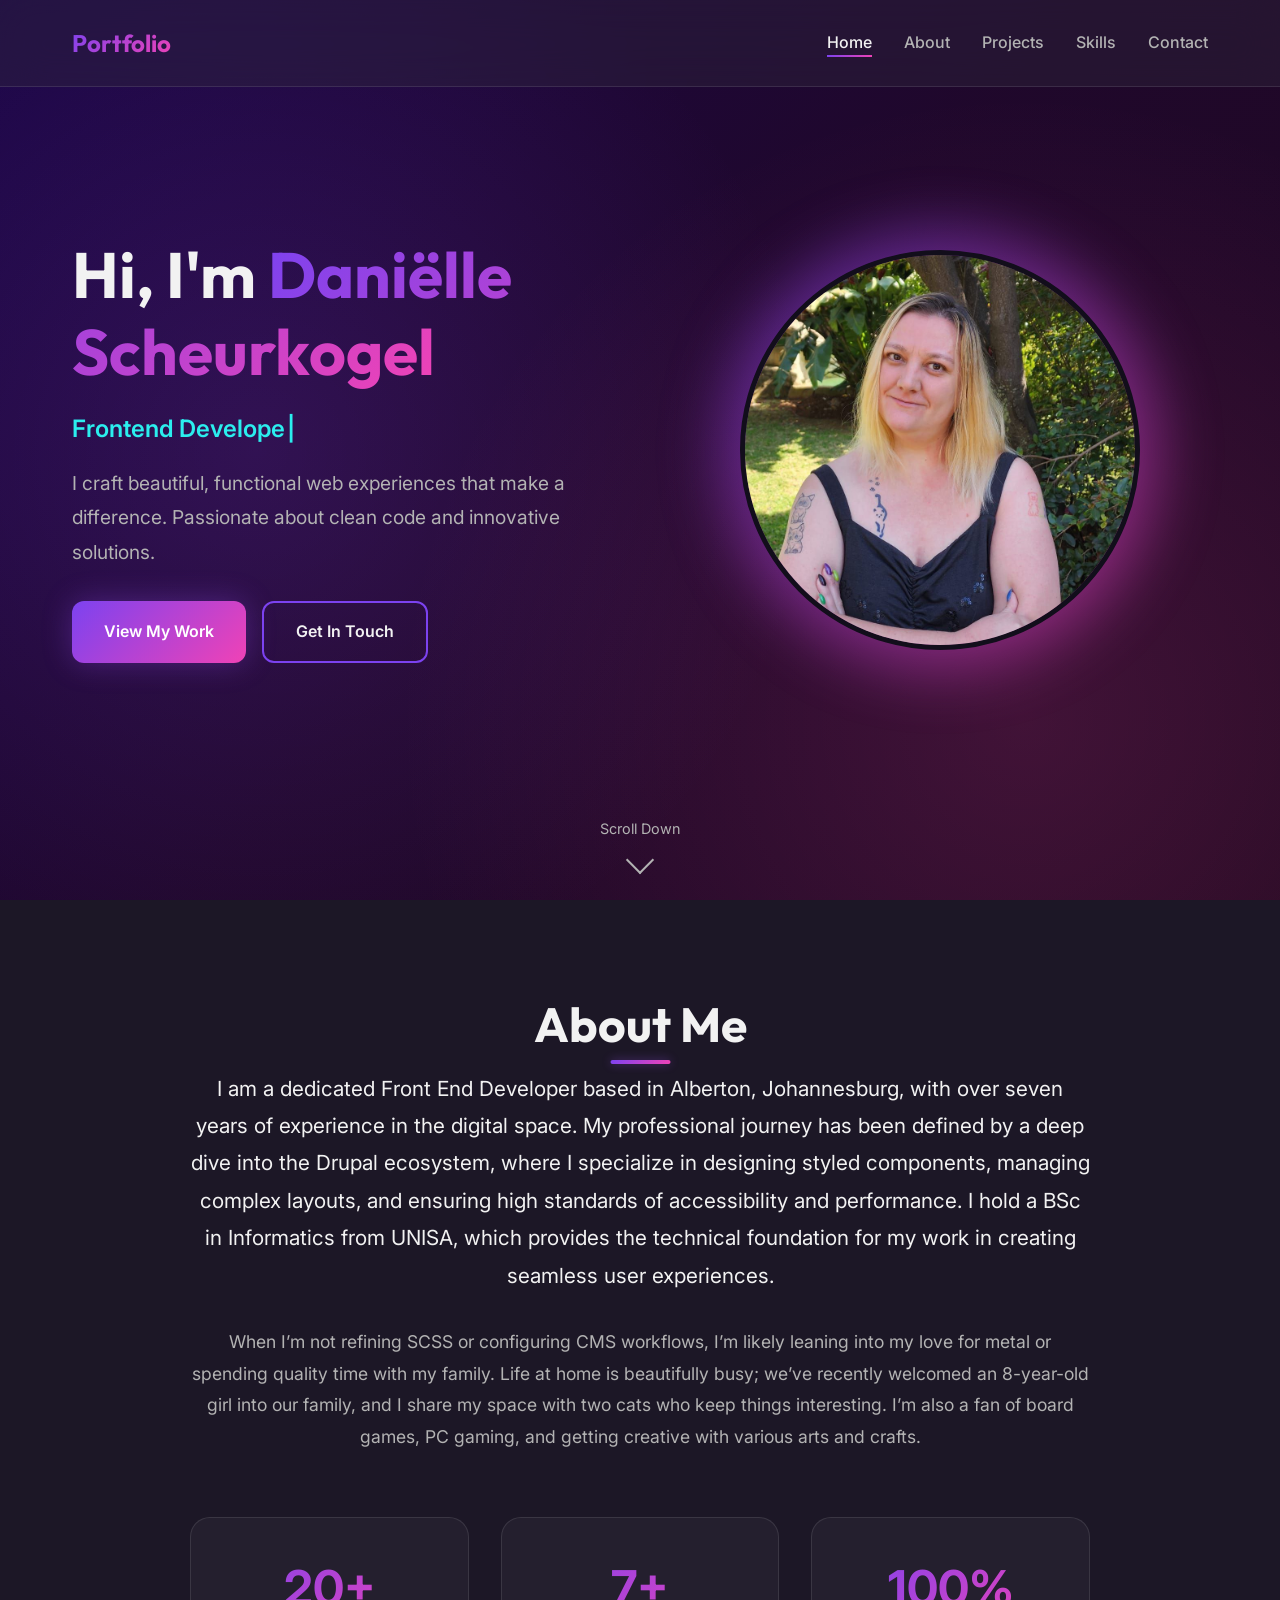
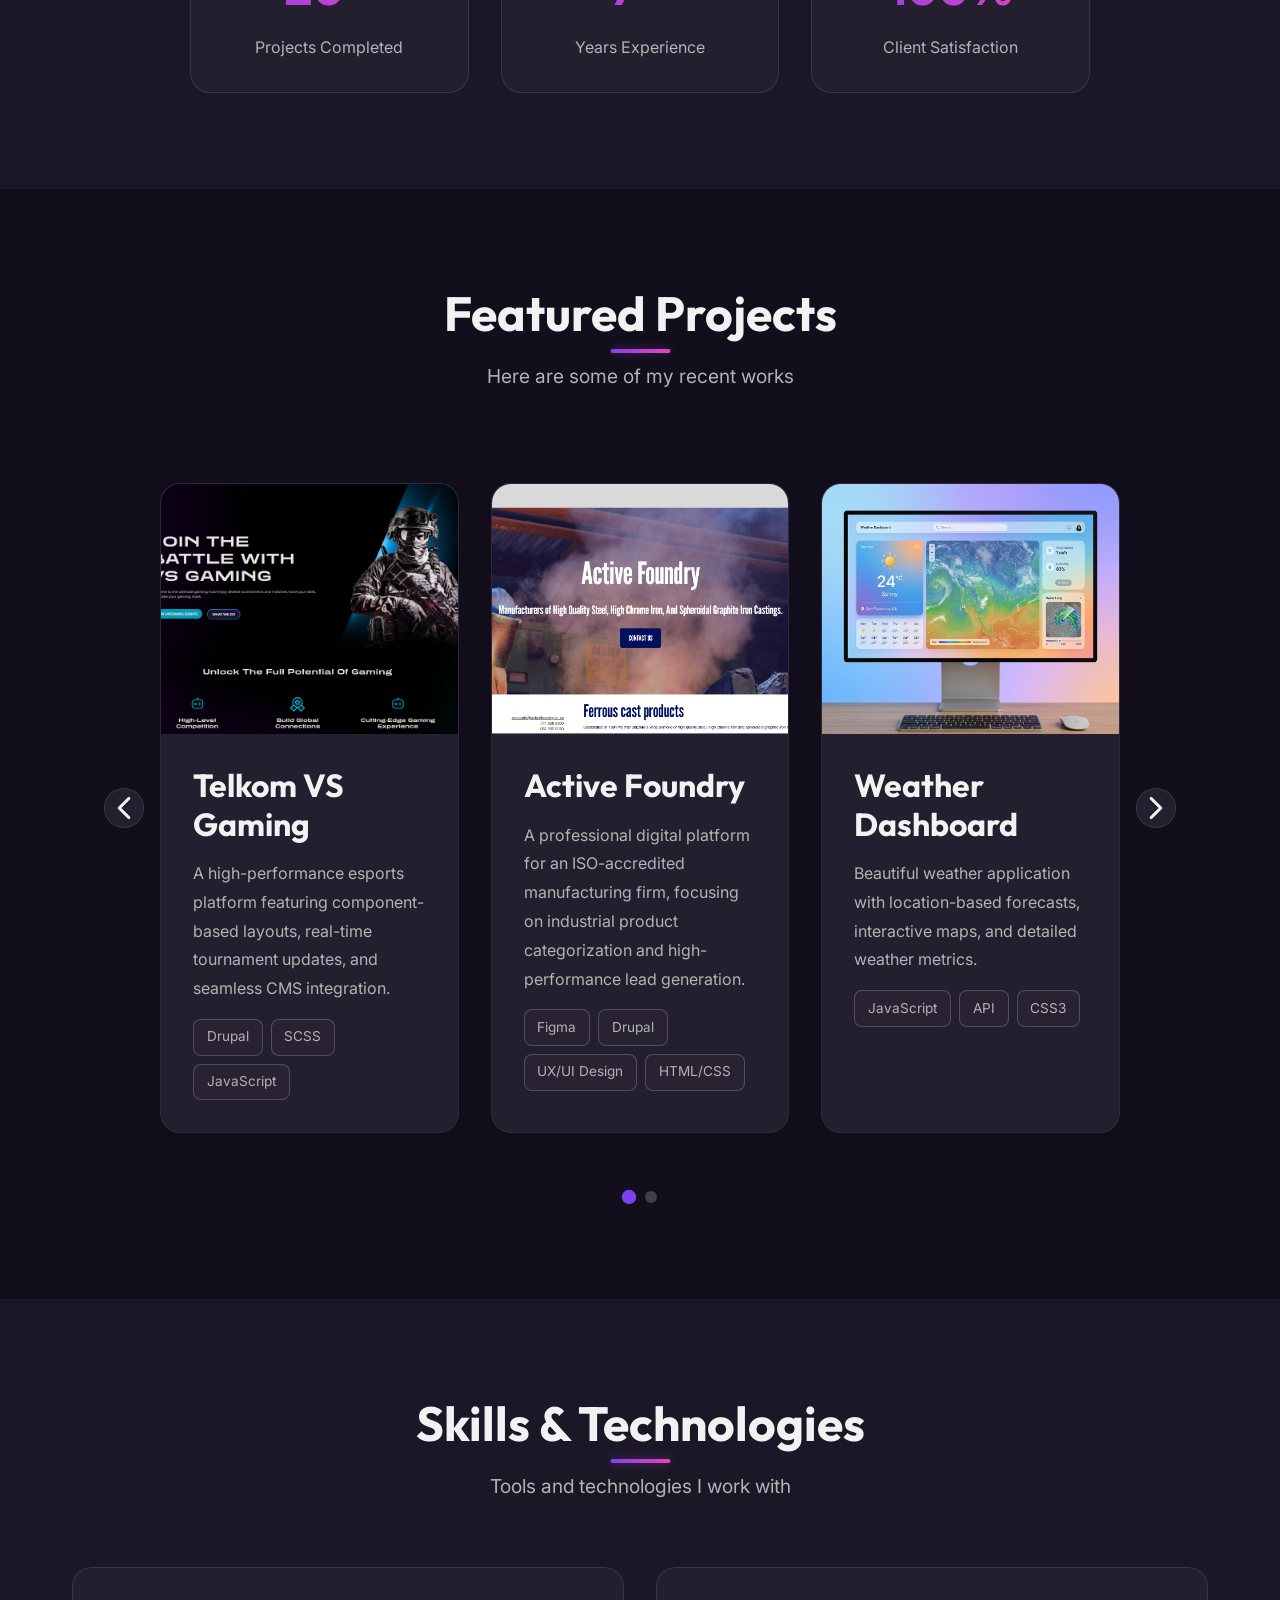
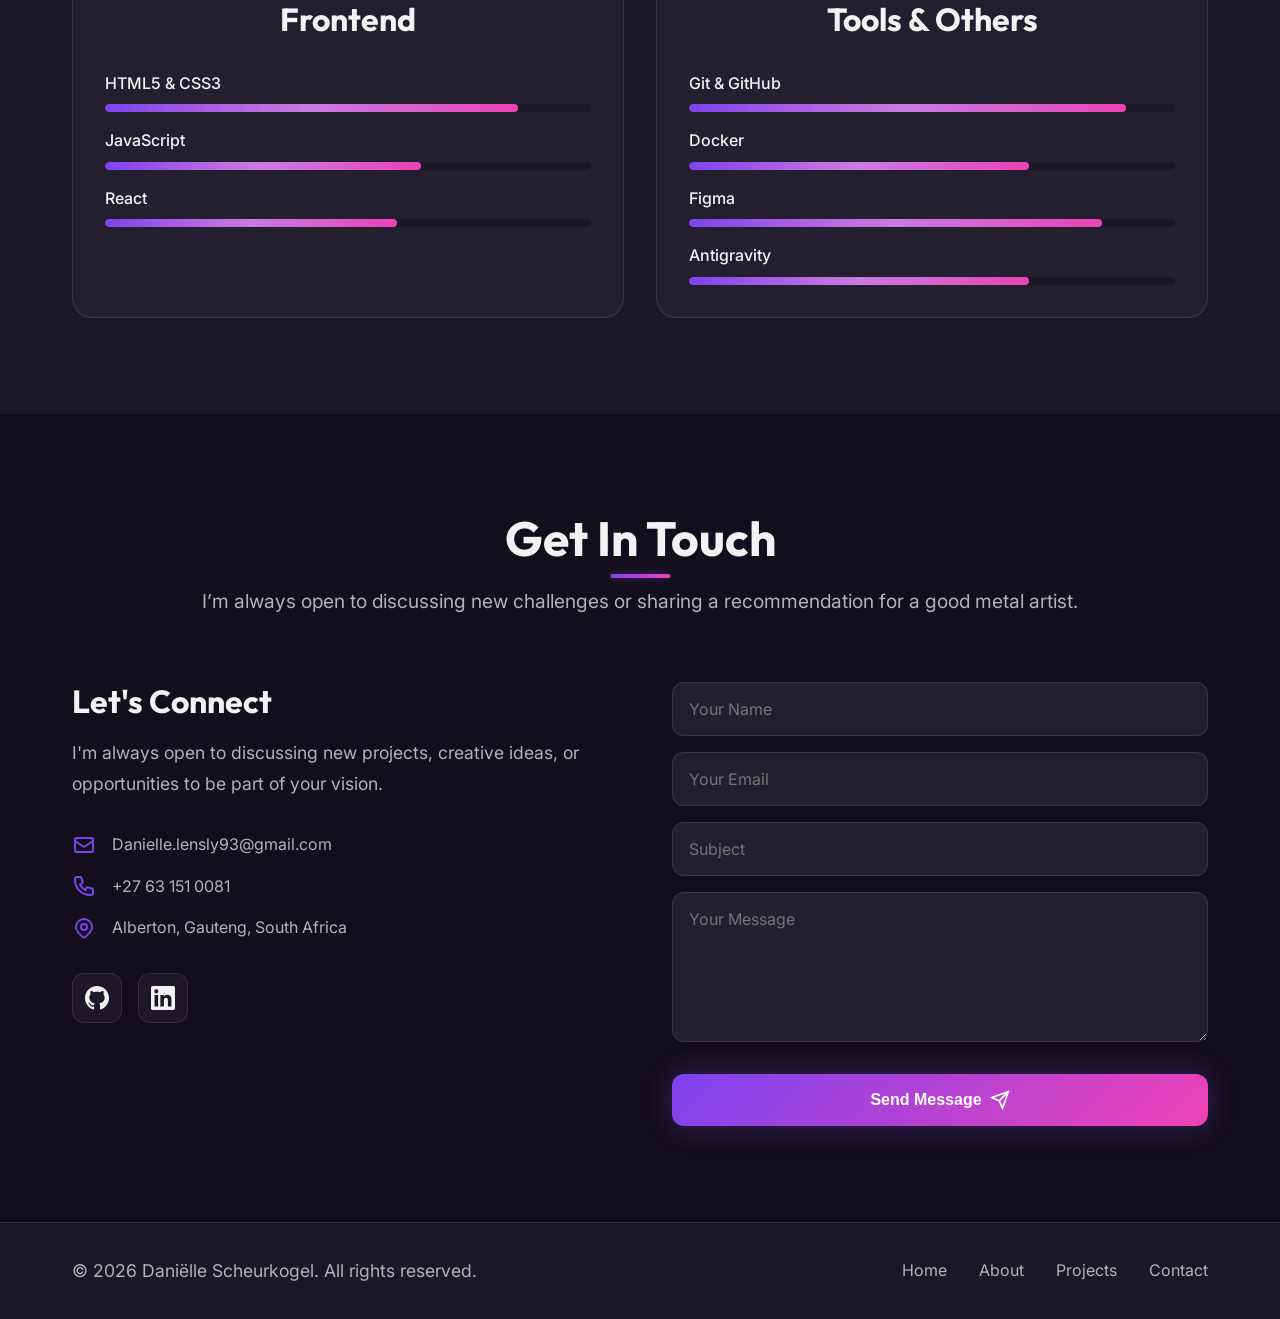
==== commit 04e7def8: "Fix accessibility extension (Dark Reader) text-darkening and metadata update" ====
--- a/index.html
+++ b/index.html
@@ -4,11 +4,12 @@
     <meta charset="UTF-8">
     <meta name="viewport" content="width=device-width, initial-scale=1.0">
     <meta name="description" content="Professional portfolio showcasing web development projects and skills">
-    <meta name="author" content="Your Name">
-    <meta property="og:title" content="Your Name - Portfolio">
+    <meta name="author" content="Daniëlle Scheurkogel">
+    <meta property="og:title" content="Daniëlle Scheurkogel - Portfolio">
     <meta property="og:description" content="Professional web developer portfolio">
     <meta property="og:type" content="website">
-    
+    <meta name="color-scheme" content="dark">
+    <meta name="theme-color" content="#120c1a">
     <title>Danielle Scheurkogel - Portfolio</title>
     
     <!-- Google Fonts -->
--- a/styles.css
+++ b/styles.css
@@ -10,6 +10,12 @@
 html {
     scroll-behavior: smooth;
     overflow-x: hidden;
+}
+
+/* Fix for Dark Reader extension over-darkening a natively dark site */
+[data-darkreader-scheme] {
+    --bg-primary: hsl(260, 30%, 8%) !important;
+    --text-primary: hsl(0, 0%, 95%) !important;
 }
 
 body {
@@ -106,6 +112,7 @@
     -webkit-background-clip: text;
     -webkit-text-fill-color: transparent;
     background-clip: text;
+    color: var(--primary-light); /* Fallback for accessibility extensions */
 }
 
 .section-title {
@@ -127,6 +134,7 @@
     height: 4px;
     background: var(--gradient-primary);
     border-radius: 2px;
+    box-shadow: 0 0 10px rgba(160, 80, 255, 0.4);
 }
 
 .section-subtitle {
@@ -519,6 +527,7 @@
     -webkit-background-clip: text;
     -webkit-text-fill-color: transparent;
     background-clip: text;
+    color: var(--primary-light); /* Fallback for accessibility extensions */
     margin-bottom: 0.5rem;
 }
 
@@ -556,6 +565,7 @@
     -ms-overflow-style: none;
     scrollbar-width: none;
     flex: 1;
+    width: 100%;
 }
 
 .projects-slider::-webkit-scrollbar {
@@ -566,22 +576,25 @@
     background: var(--bg-card);
     border-radius: var(--radius-lg);
     overflow: hidden;
-    border: 1px solid rgba(255, 255, 255, 0.1);
+    border: 1px solid rgba(255, 255, 255, 0.05);
     transition: all var(--transition-normal);
-    min-width: calc((100% - (2 * var(--spacing-md))) / 3); /* Exactly 3 cards with 2 gaps */
+    width: calc((100% - (2 * var(--spacing-md))) / 3); /* Exactly 3 cards */
+    flex: 0 0 calc((100% - (2 * var(--spacing-md))) / 3);
     scroll-snap-align: start;
-    flex-shrink: 0;
+    box-shadow: var(--shadow-sm);
 }
 
 @media (max-width: 1024px) {
     .project-card {
-        min-width: calc(50% - var(--spacing-md) / 2); /* 2 cards */
+        width: calc((100% - var(--spacing-md)) / 2); /* 2 cards */
+        flex: 0 0 calc((100% - var(--spacing-md)) / 2);
     }
 }
 
 @media (max-width: 768px) {
     .project-card {
-        min-width: 100%; /* 1 card */
+        width: 100%; /* 1 card */
+        flex: 0 0 100%;
     }
     
     .projects-slider-wrapper {
@@ -856,21 +869,33 @@
     display: flex;
     align-items: center;
     justify-content: center;
-    background: var(--bg-card);
+    background: var(--bg-glass);
+    backdrop-filter: blur(10px);
+    -webkit-backdrop-filter: blur(10px);
     border-radius: var(--radius-md);
     border: 1px solid rgba(255, 255, 255, 0.1);
+    color: var(--text-primary);
     transition: all var(--transition-normal);
+    text-decoration: none;
 }
 
 .social-link svg {
     width: 24px;
     height: 24px;
+    fill: currentColor;
+    transition: transform var(--transition-fast);
 }
 
 .social-link:hover {
     background: var(--gradient-primary);
+    color: white;
     transform: translateY(-5px);
     box-shadow: var(--shadow-glow);
+    border-color: transparent;
+}
+
+.social-link:hover svg {
+    transform: scale(1.1);
 }
 
 .contact-form {
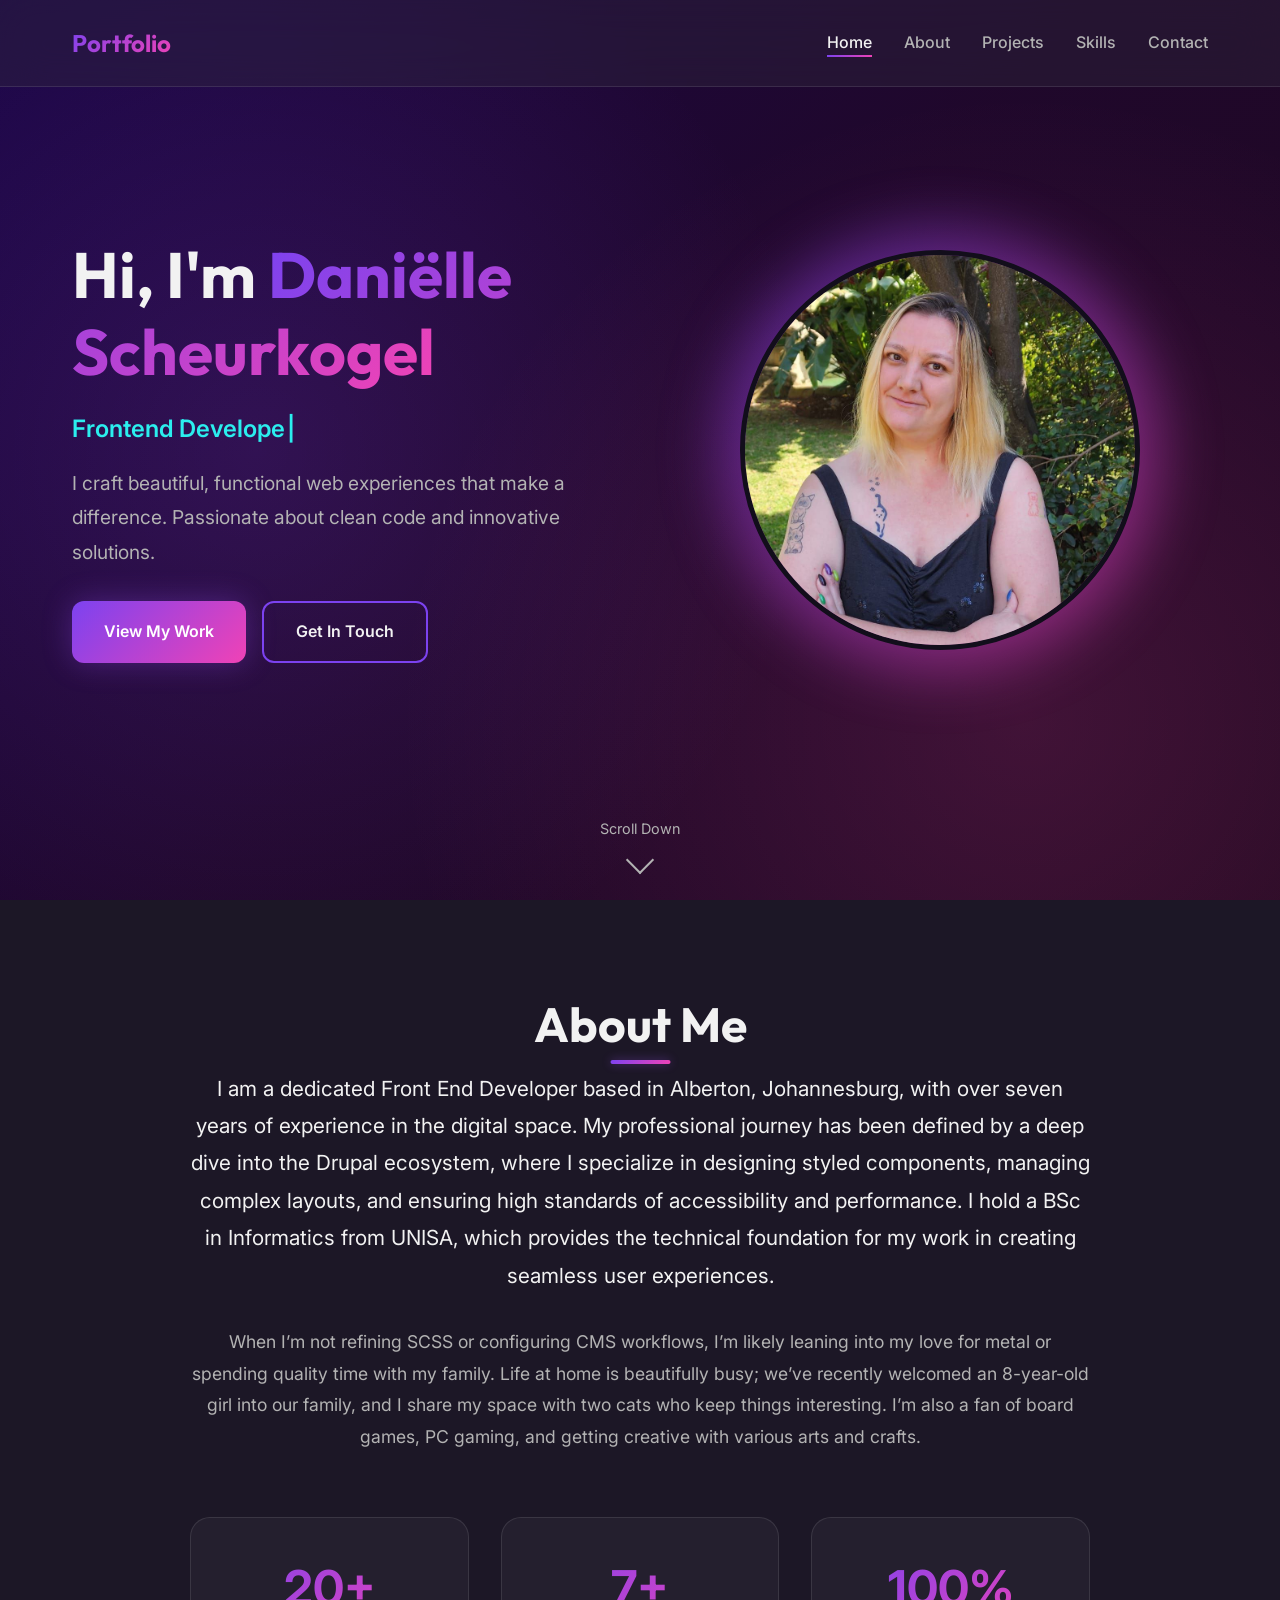
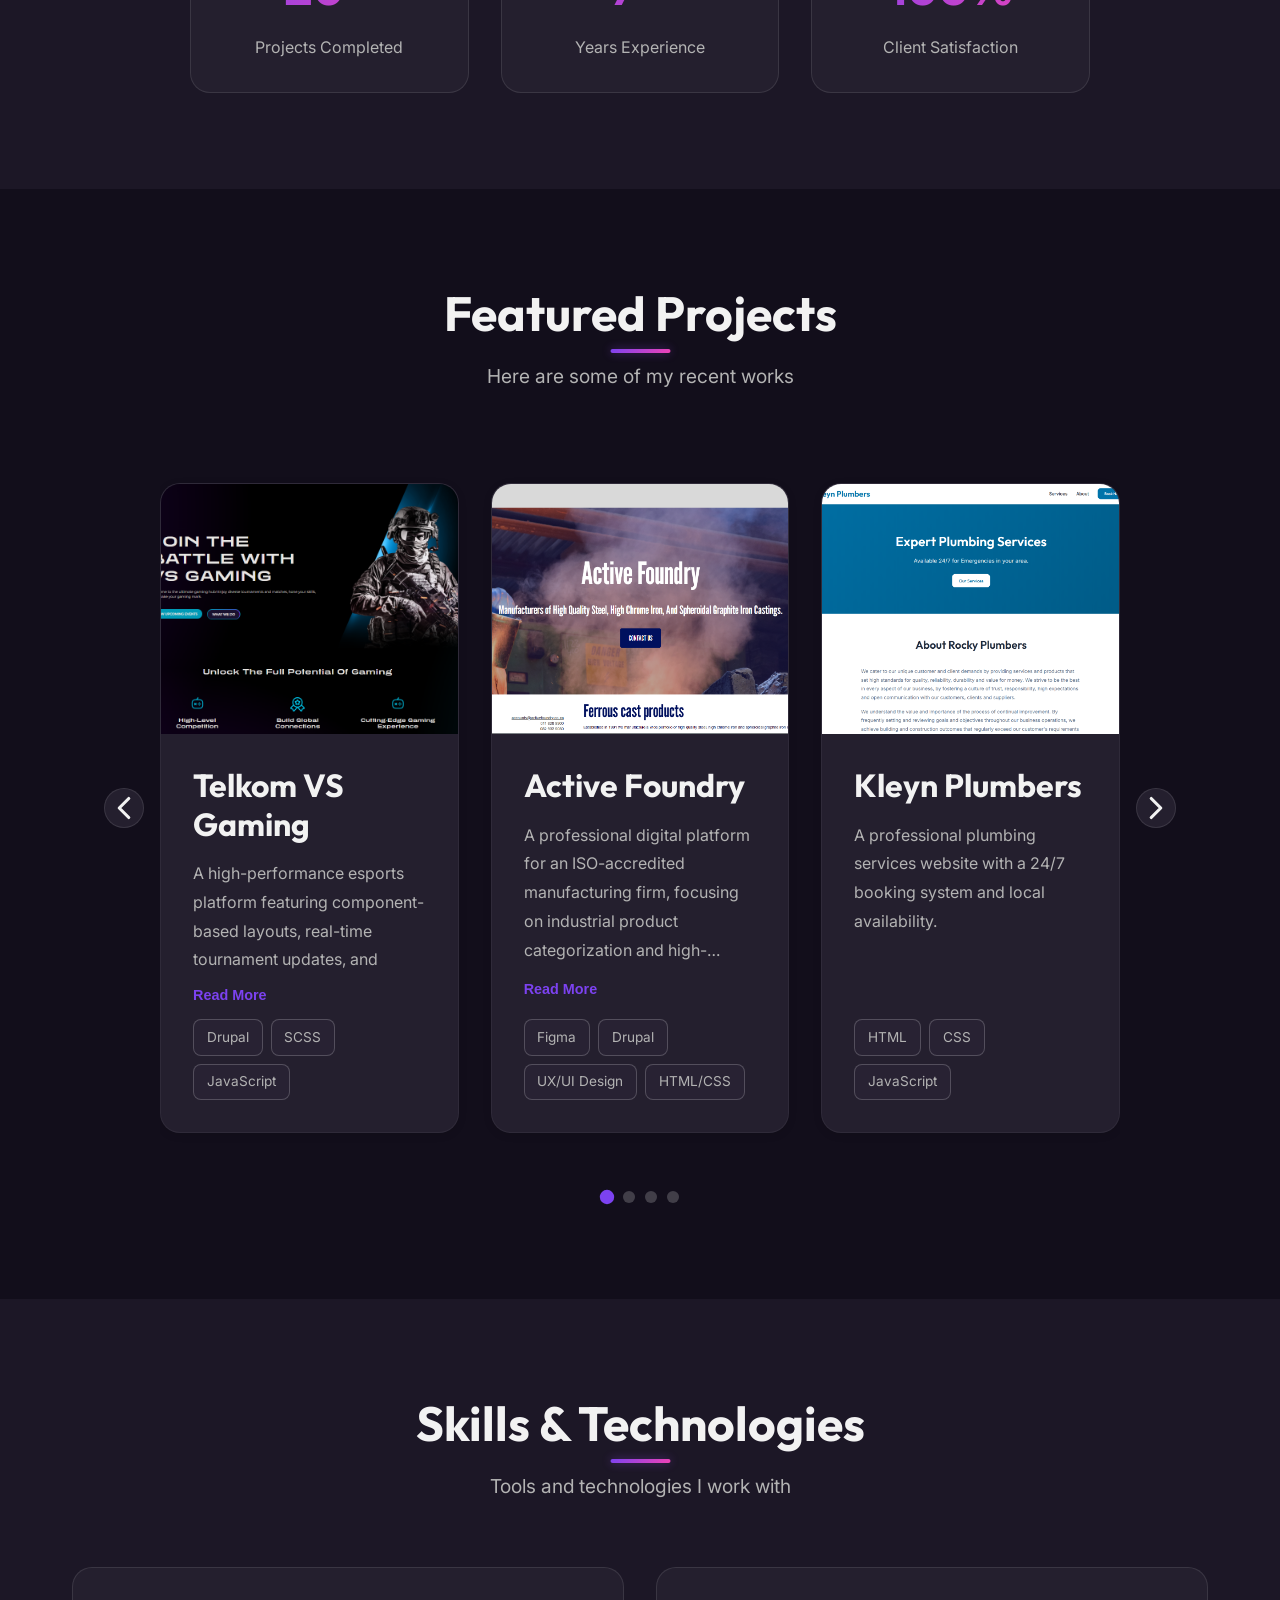
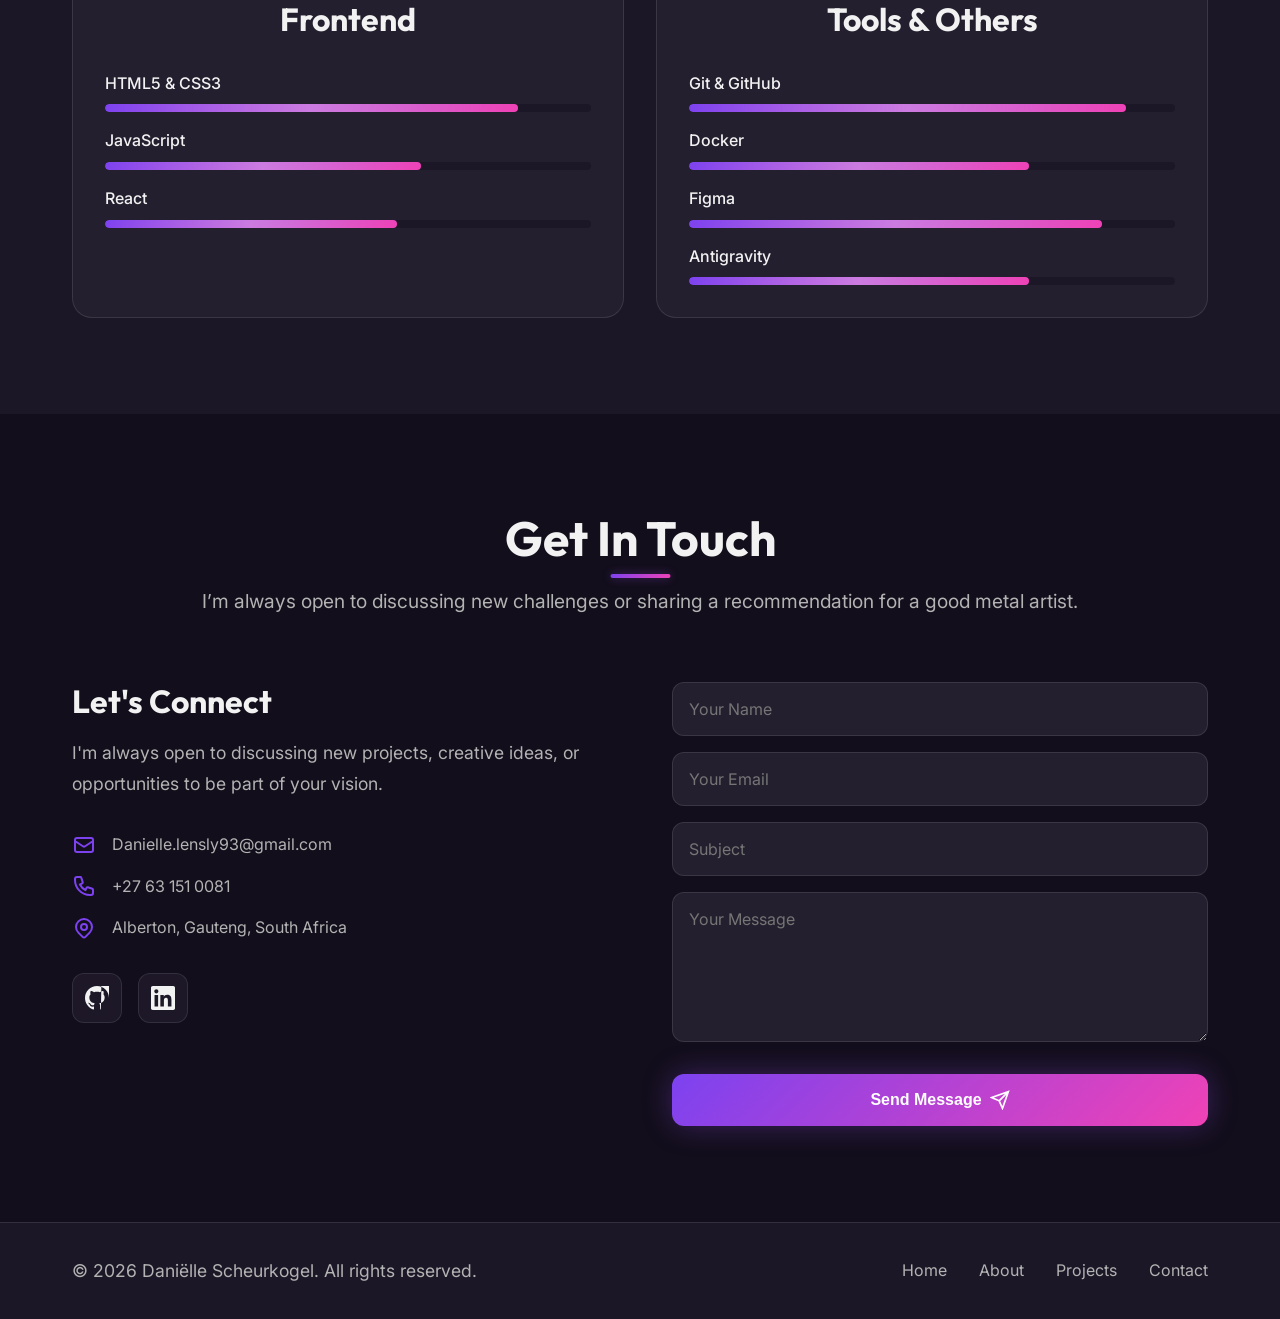
==== commit a48bfd32: "Update portfolio with 3 new projects, external link behavior fixes, fixed-height project cards, and " ====
--- a/index.html
+++ b/index.html
@@ -118,7 +118,7 @@
                         <div class="project-image">
                             <img src="vs-gaming3.png" alt="E-commerce Platform">
                             <div class="project-overlay">
-                                <a href="http://www.vsgaming.co.za/" class="project-link" target="_blank">View Live</a>
+                                <a href="http://www.vsgaming.co.za/" class="project-link" target="_blank" rel="noopener noreferrer">View Live</a>
                             </div>
                         </div>
                         <div class="project-info">
@@ -126,6 +126,7 @@
                             <p class="project-description">
                                 A high-performance esports platform featuring component-based layouts, real-time tournament updates, and seamless CMS integration.
                             </p>
+                            <button class="read-more-btn">Read More</button>
                             <div class="project-tags">
                                 <span class="tag">Drupal</span>
                                 <span class="tag">SCSS</span>
@@ -139,7 +140,7 @@
                         <div class="project-image">
                             <img src="activefoundry.png" alt="Active Foundry">
                             <div class="project-overlay">
-                                <a href="https://www.activefoundry.co.za/" class="project-link" target="_blank">View Live</a>
+                                <a href="https://www.activefoundry.co.za/" class="project-link" target="_blank" rel="noopener noreferrer">View Live</a>
                             </div>
                         </div>
                         <div class="project-info">
@@ -147,6 +148,7 @@
                             <p class="project-description">
                                 A professional digital platform for an ISO-accredited manufacturing firm, focusing on industrial product categorization and high-performance lead generation.
                             </p>
+                            <button class="read-more-btn">Read More</button>
                             <div class="project-tags">
                                 <span class="tag">Figma</span>
                                 <span class="tag">Drupal</span>
@@ -159,33 +161,10 @@
                     <!-- Project 3 -->
                     <div class="project-card">
                         <div class="project-image">
-                            <img src="project3.jpg" alt="Weather Dashboard">
-                            <div class="project-overlay">
-                                <a href="https://daniellelensly.github.io/Madbatter/" class="project-link" target="_blank">View Live</a>
-                                <a href="https://github.com/DanielleLensly/Madbatter" class="project-link" target="_blank">GitHub</a>
-                            </div>
-                        </div>
-                        <div class="project-info">
-                            <h3 class="project-title">Weather Dashboard</h3>
-                            <p class="project-description">
-                                Beautiful weather application with location-based forecasts, interactive maps,
-                                and detailed weather metrics.
-                            </p>
-                            <div class="project-tags">
-                                <span class="tag">JavaScript</span>
-                                <span class="tag">API</span>
-                                <span class="tag">CSS3</span>
-                            </div>
-                        </div>
-                    </div>
-
-                    <!-- Project 4 -->
-                    <div class="project-card">
-                        <div class="project-image">
                             <img src="kleyn-plumbers.png" alt="Kleyn Plumbers">
                             <div class="project-overlay">
-                                <a href="https://daniellelensly.github.io/kleyn-plumbers/" class="project-link" target="_blank">View Live</a>
-                                <a href="https://github.com/DanielleLensly/kleyn-plumbers" class="project-link" target="_blank">GitHub</a>
+                                <a href="https://daniellelensly.github.io/kleyn-plumbers/" class="project-link" target="_blank" rel="noopener noreferrer">View Live</a>
+                                <a href="https://github.com/DanielleLensly/kleyn-plumbers" class="project-link" target="_blank" rel="noopener noreferrer">GitHub</a>
                             </div>
                         </div>
                         <div class="project-info">
@@ -193,10 +172,87 @@
                             <p class="project-description">
                                 A professional plumbing services website with a 24/7 booking system and local availability.
                             </p>
+                            <button class="read-more-btn">Read More</button>
                             <div class="project-tags">
                                 <span class="tag">HTML</span>
                                 <span class="tag">CSS</span>
                                 <span class="tag">JavaScript</span>
+                            </div>
+                        </div>
+                    </div>
+
+                    <!-- Project 4: The Mad Batter -->
+                    <div class="project-card">
+                        <div class="project-image">
+                            <img src="mad-batter.png" alt="The Mad Batter">
+                            <div class="project-overlay">
+                                <a href="https://daniellelensly.github.io/The Mad Batter" class="project-link" target="_blank" rel="noopener noreferrer">View Website</a>
+                                <a href="https://drive.google.com/file/d/1zQ04yHBMkCg3-ifPAMa3dxoGOainihKA/view?usp=sharing" class="project-link" target="_blank" rel="noopener noreferrer">View Demo</a>
+                                <a href="https://github.com/DanielleLensly/The Mad Batter" class="project-link" target="_blank" rel="noopener noreferrer">GitHub</a>
+                            </div>
+                        </div>
+                        <div class="project-info">
+                            <h3 class="project-title">The Mad Batter</h3>
+                            <p class="project-description">
+                                A premium artisan bakery platform featuring a custom-built product management system. It showcases a dynamic, categorized gallery of handcrafted treats with automated content beautification and a real-time administrative dashboard for high-resolution visual storytelling.
+                            </p>
+                            <button class="read-more-btn">Read More</button>
+                            <div class="project-tags">
+                                <span class="tag">React</span>
+                                <span class="tag">TypeScript</span>
+                                <span class="tag">Supabase</span>
+                                <span class="tag">Sass</span>
+                                <span class="tag">Vite</span>
+                            </div>
+                        </div>
+                    </div>
+
+                    <!-- Project 5: Scramble Quest App -->
+                    <div class="project-card">
+                        <div class="project-image">
+                            <img src="scramble-quest.jpg" alt="Scramble Quest">
+                            <div class="project-overlay">
+                                <a href="https://drive.google.com/file/d/1Ejccq1ZV2vPChIkQy1uguYz4fcKkXcym/view?usp=sharing" class="project-link" target="_blank" rel="noopener noreferrer">View Demo</a>
+                                <a href="https://github.com/DanielleLensly/word-scramble" class="project-link" target="_blank" rel="noopener noreferrer">GitHub</a>
+                            </div>
+                        </div>
+                        <div class="project-info">
+                            <h3 class="project-title">Scramble Quest</h3>
+                            <p class="project-description">
+                                A high-performance educational application designed to gamify spelling practice through automated word-scramble challenges. It features advanced on-device OCR for seamless text extraction from physical lists and digital documents, prioritizing student data privacy with entirely localized processing and dynamic PDF generation.
+                            </p>
+                            <button class="read-more-btn">Read More</button>
+                            <div class="project-tags">
+                                <span class="tag">Flutter</span>
+                                <span class="tag">Dart</span>
+                                <span class="tag">OCR</span>
+                                <span class="tag">Google ML Kit</span>
+                                <span class="tag">PDF Generation</span>
+                            </div>
+                        </div>
+                    </div>
+
+                    <!-- Psych app -->
+                    <div class="project-card">
+                        <div class="project-image">
+                            <img src="psych-app.png" alt="Psych App">
+                            <div class="project-overlay">
+                                <a href="https://drive.google.com/file/d/15sj6MDft622fEq8pHMTXW6xOxiE65Zbr/view?usp=sharing" class="project-link" target="_blank" rel="noopener noreferrer">View Demo</a>
+                                <a href="https://github.com/DanielleLensly/psych-app" class="project-link" target="_blank" rel="noopener noreferrer">GitHub</a>
+                            </div>
+                        </div>
+                        <div class="project-info">
+                            <h3 class="project-title">Zen Garden</h3>
+                            <p class="project-description">
+                                A professional practice management platform for mental health practitioners, featuring an advanced scheduling system with conflict detection, secure clinical documentation with rich-text editing, and seamless Supabase integration.
+                            </p>
+                            <button class="read-more-btn">Read More</button>
+                            <div class="project-tags">
+                                <span class="tag">React</span>
+                                <span class="tag">TypeScript</span>
+                                <span class="tag">Supabase</span>
+                                <span class="tag">Tiptap</span>
+                                <span class="tag">Vite</span>
                             </div>
                         </div>
                     </div>
@@ -309,12 +365,12 @@
                     </div>
 
                     <div class="social-links">
-                        <a href="https://github.com/DanielleLensly" class="social-link" aria-label="GitHub">
+                        <a href="https://github.com/DanielleLensly" class="social-link" aria-label="GitHub" target="_blank" rel="noopener noreferrer">
                             <svg viewBox="0 0 24 24" fill="currentColor">
-                                <path d="M12 0c-6.626 0-12 5.373-12 12 0 5.302 3.438 9.8 8.207 11.387.599.111.793-.261.793-.577v-2.234c-3.338.726-4.033-1.416-4.033-1.416-.546-1.387-1.333-1.756-1.333-1.756-1.089-.745.083-.729.083-.729 1.205.084 1.839 1.237 1.839 1.237 1.07 1.834 2.807 1.304 3.492.997.107-.775.418-1.305.762-1.604-2.665-.305-5.467-1.334-5.467-5.931 0-1.311.469-2.381 1.236-3.221-.124-.303-.535-1.524.117-3.176 0 0 1.008-.322 3.301 1.23.957-.266 1.983-.399 3.003-.404 1.02.005 2.047.138 3.006.404 2.291-1.552 3.297-1.23 3.297-1.23.653 1.653.242 2.874.118 3.176.77.84 1.235 1.911 1.235 3.221 0 4.609-2.807 5.624-5.479 5.921.43.372.823 1.102.823 2.222v3.293c0 .319.192.694.801.576 4.765-1.589 8.199-6.086 8.199-11.386 0-6.627-5.373-12-12-12z"/>
+                                <path d="M12 0c-6.626 0-12 5.373-12 12 0 5.302 3.438 9.8 8.207 11.387.599.111.793-.261.793-.577v-2.234c-3.338.726-4.033-1.416-4.033-1.416-.546-1.387-1.333-1.756-1.333-1.756-1.089-.745.083-.729.083-.729 1.205.084 1.839 1.237 1.839 1.237 1.07 1.834 2.807 1.304 3.492.997.107-.775.418-1.305.762-1.604-2.665-.305-5.467-1.334-5.467-5.931 0-1.311.469-2.381 1.236-3.221-.124-.303-.535-1.524.117-3.176 0 0 1.008-.322 3.301 1.23.957-.266 1.983-.399 3.003-.404 1.02.005 2.047.138 3.006.404 2.291-1.552 3.297-1.23 3.297-1.23.653 1.653.242 2.874.118 3.176.77.84 1.235 1.911 1.235 3.221 0 4.609-2.807 5.624-5.479 5.921.43.372.823 1.102.823 2.222v3.293c0 .319.192.694.801.576 4.765-1.589 8.199-6086 8.199-11.386 0-6.627-5.373-12-12-12z"/>
                             </svg>
                         </a>
-                        <a href="https://www.linkedin.com/in/danielle-lensly-0b2b1b200/" class="social-link" aria-label="LinkedIn">
+                        <a href="https://www.linkedin.com/in/danielle-lensly-0b2b1b200/" class="social-link" aria-label="LinkedIn" target="_blank" rel="noopener noreferrer">
                             <svg viewBox="0 0 24 24" fill="currentColor">
                                 <path d="M20.447 20.452h-3.554v-5.569c0-1.328-.027-3.037-1.852-3.037-1.853 0-2.136 1.445-2.136 2.939v5.667H9.351V9h3.414v1.561h.046c.477-.9 1.637-1.85 3.37-1.85 3.601 0 4.267 2.37 4.267 5.455v6.286zM5.337 7.433c-1.144 0-2.063-.926-2.063-2.065 0-1.138.92-2.063 2.063-2.063 1.14 0 2.064.925 2.064 2.063 0 1.139-.925 2.065-2.064 2.065zm1.782 13.019H3.555V9h3.564v11.452zM22.225 0H1.771C.792 0 0 .774 0 1.729v20.542C0 23.227.792 24 1.771 24h20.451C23.2 24 24 23.227 24 22.271V1.729C24 .774 23.2 0 22.222 0h.003z"/>
                             </svg>
--- a/styles.css
+++ b/styles.css
@@ -12,10 +12,20 @@
     overflow-x: hidden;
 }
 
-/* Fix for Dark Reader extension over-darkening a natively dark site */
+/* Fix for Dark Reader extension over-darkening and breaking gradients */
 [data-darkreader-scheme] {
     --bg-primary: hsl(260, 30%, 8%) !important;
     --text-primary: hsl(0, 0%, 95%) !important;
+}
+
+[data-darkreader-scheme] .gradient-text,
+[data-darkreader-scheme] .stat-number,
+[data-darkreader-scheme] .section-title::after {
+    background-image: var(--gradient-primary) !important;
+    background-clip: text !important;
+    -webkit-background-clip: text !important;
+    -webkit-text-fill-color: transparent !important;
+    background-color: transparent !important;
 }
 
 body {
@@ -108,10 +118,10 @@
 }
 
 .gradient-text {
-    background: var(--gradient-primary);
-    -webkit-background-clip: text;
-    -webkit-text-fill-color: transparent;
-    background-clip: text;
+    background: var(--gradient-primary) !important;
+    -webkit-background-clip: text !important;
+    background-clip: text !important;
+    -webkit-text-fill-color: transparent !important;
     color: var(--primary-light); /* Fallback for accessibility extensions */
 }
 
@@ -523,10 +533,10 @@
     display: block;
     font-size: 3rem;
     font-weight: 700;
-    background: var(--gradient-primary);
-    -webkit-background-clip: text;
-    -webkit-text-fill-color: transparent;
-    background-clip: text;
+    background: var(--gradient-primary) !important;
+    -webkit-background-clip: text !important;
+    background-clip: text !important;
+    -webkit-text-fill-color: transparent !important;
     color: var(--primary-light); /* Fallback for accessibility extensions */
     margin-bottom: 0.5rem;
 }
@@ -582,6 +592,14 @@
     flex: 0 0 calc((100% - (2 * var(--spacing-md))) / 3);
     scroll-snap-align: start;
     box-shadow: var(--shadow-sm);
+    height: 650px; /* Increased height */
+    display: flex;
+    flex-direction: column;
+}
+
+.project-card.expanded {
+    height: auto;
+    min-height: 650px;
 }
 
 @media (max-width: 1024px) {
@@ -683,9 +701,11 @@
     bottom: 0;
     background: rgba(0, 0, 0, 0.8);
     display: flex;
+    flex-wrap: wrap;
     align-items: center;
     justify-content: center;
     gap: var(--spacing-sm);
+    padding: var(--spacing-md);
     opacity: 0;
     transition: opacity var(--transition-normal);
 }
@@ -710,23 +730,59 @@
 
 .project-info {
     padding: var(--spacing-md);
+    flex: 1;
+    display: flex;
+    flex-direction: column;
+    overflow: hidden;
 }
 
 .project-title {
     margin-bottom: var(--spacing-sm);
     color: var(--text-primary);
+    flex-shrink: 0;
 }
 
 .project-description {
     color: var(--text-secondary);
     margin-bottom: var(--spacing-sm);
     font-size: 1rem;
+    display: -webkit-box;
+    -webkit-line-clamp: 5; /* Increased line clamp */
+    -webkit-box-orient: vertical;
+    overflow: hidden;
+    transition: max-height 0.3s ease;
+}
+
+.project-card.expanded .project-description {
+    -webkit-line-clamp: unset;
+    display: block;
+}
+
+.read-more-btn {
+    background: none;
+    border: none;
+    color: var(--primary);
+    font-weight: 600;
+    cursor: pointer;
+    padding: 0;
+    margin-bottom: var(--spacing-sm);
+    font-size: 0.9rem;
+    text-align: left;
+    display: inline-block;
+    transition: color var(--transition-fast);
+}
+
+.read-more-btn:hover {
+    color: var(--primary-light);
+    text-decoration: underline;
 }
 
 .project-tags {
     display: flex;
     flex-wrap: wrap;
     gap: 0.5rem;
+    margin-top: auto; /* Push tags to bottom */
+    flex-shrink: 0;
 }
 
 .tag {
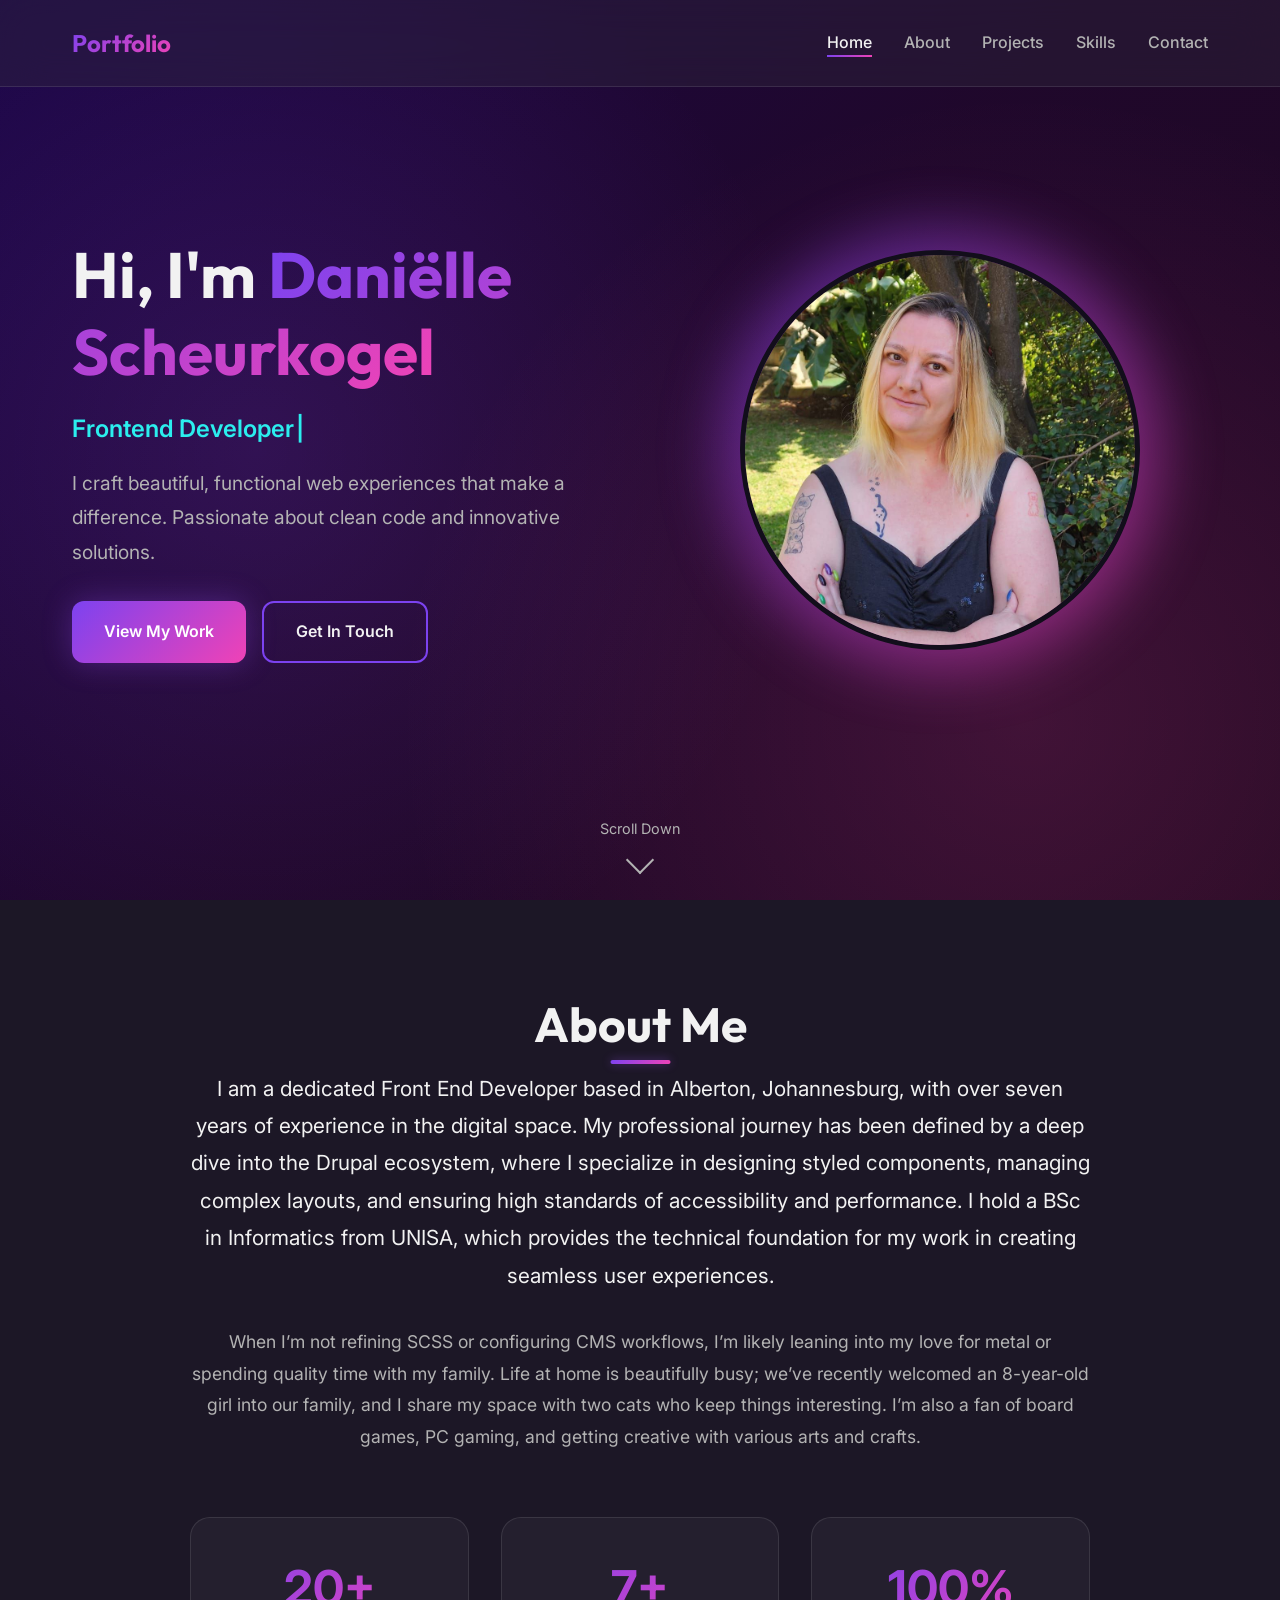
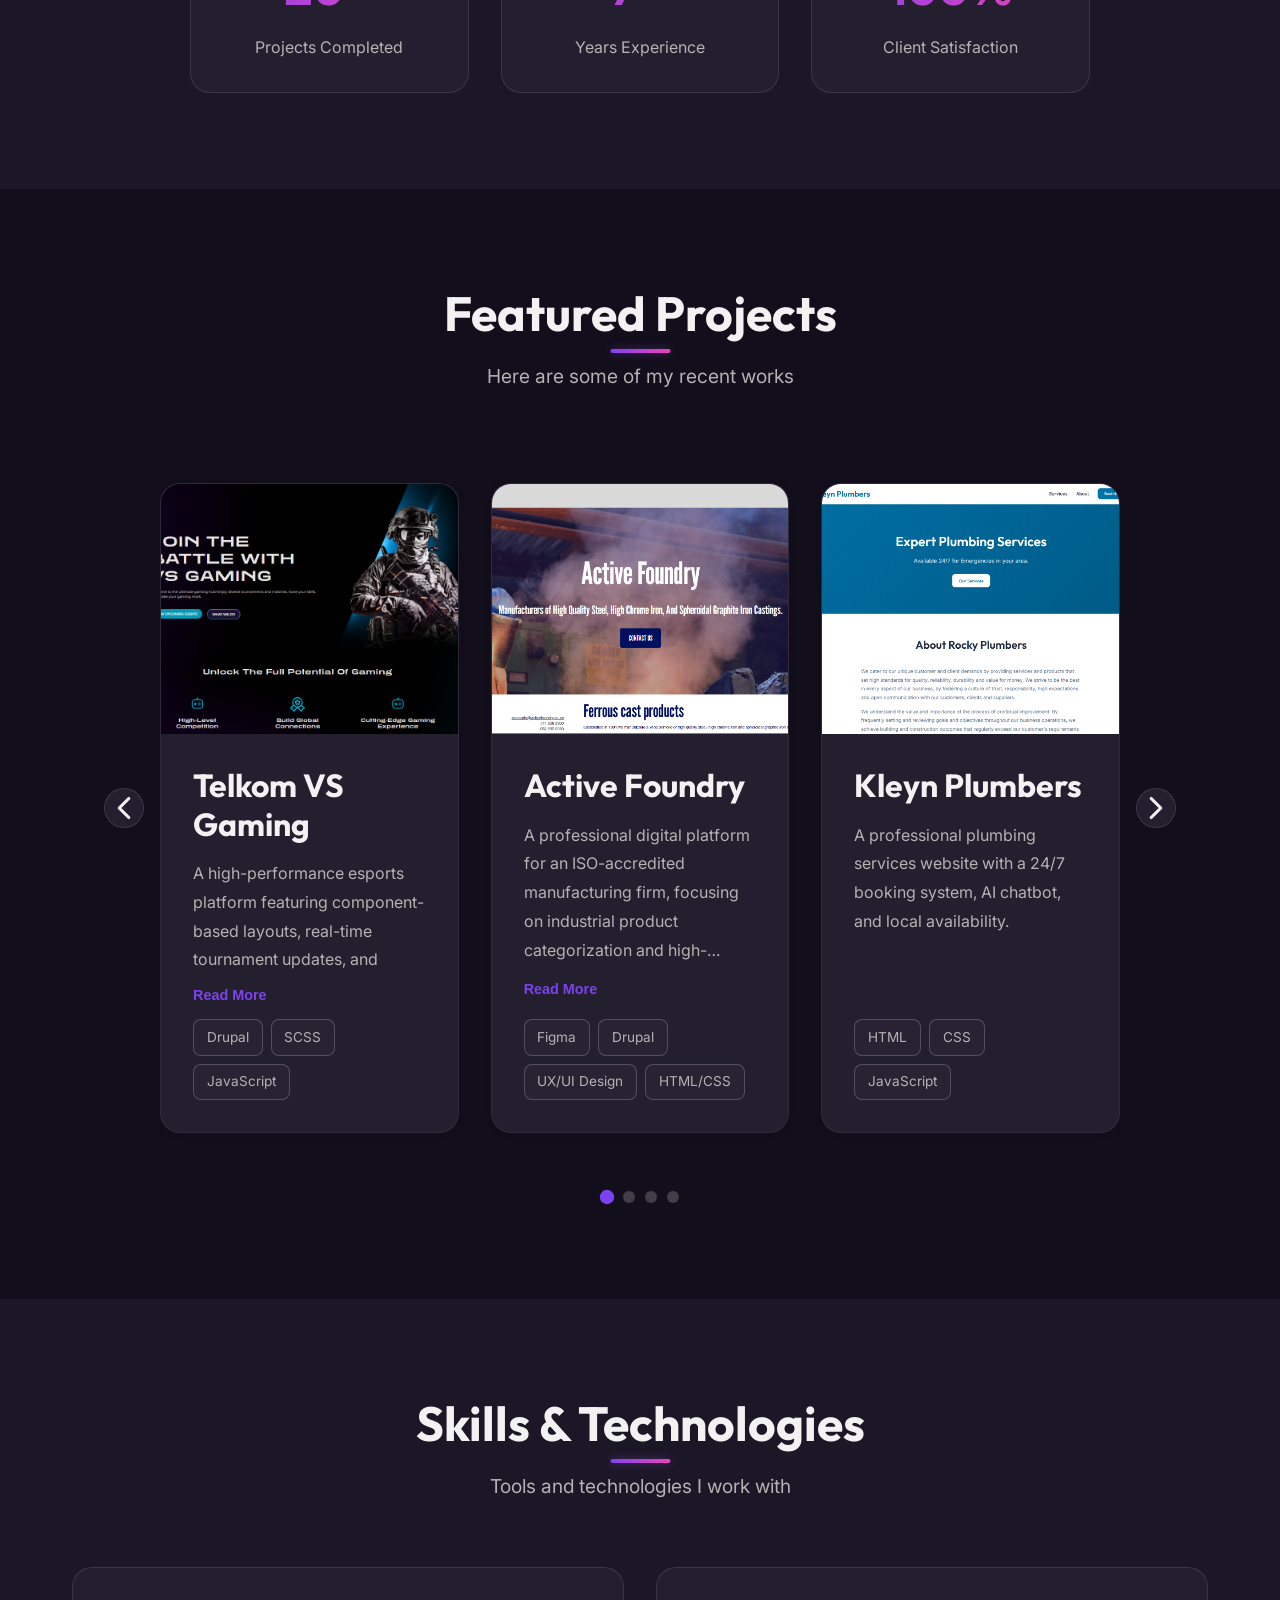
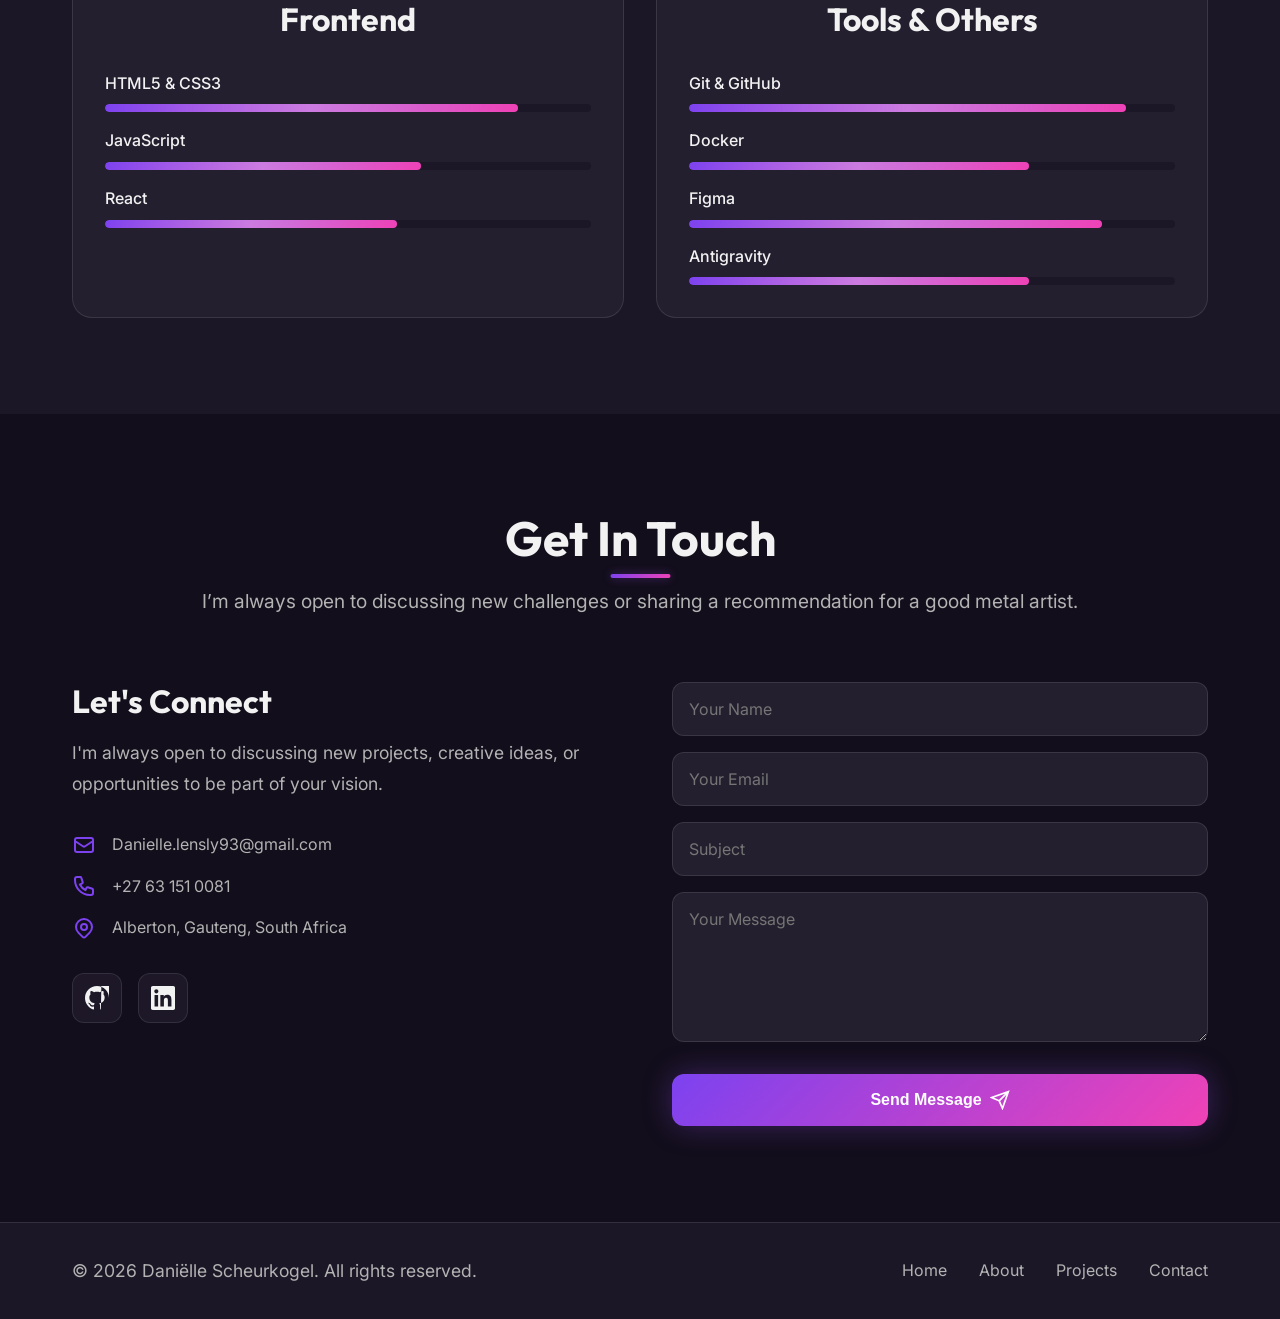
==== commit 749ef3cd: "Update Kleyn Plumbers description and fix Psych App title in index.html" ====
--- a/index.html
+++ b/index.html
@@ -170,7 +170,7 @@
                         <div class="project-info">
                             <h3 class="project-title">Kleyn Plumbers</h3>
                             <p class="project-description">
-                                A professional plumbing services website with a 24/7 booking system and local availability.
+                                A professional plumbing services website with a 24/7 booking system, AI chatbot, and local availability.
                             </p>
                             <button class="read-more-btn">Read More</button>
                             <div class="project-tags">
@@ -242,7 +242,7 @@
                             </div>
                         </div>
                         <div class="project-info">
-                            <h3 class="project-title">Zen Garden</h3>
+                            <h3 class="project-title">Psych App</h3>
                             <p class="project-description">
                                 A professional practice management platform for mental health practitioners, featuring an advanced scheduling system with conflict detection, secure clinical documentation with rich-text editing, and seamless Supabase integration.
                             </p>
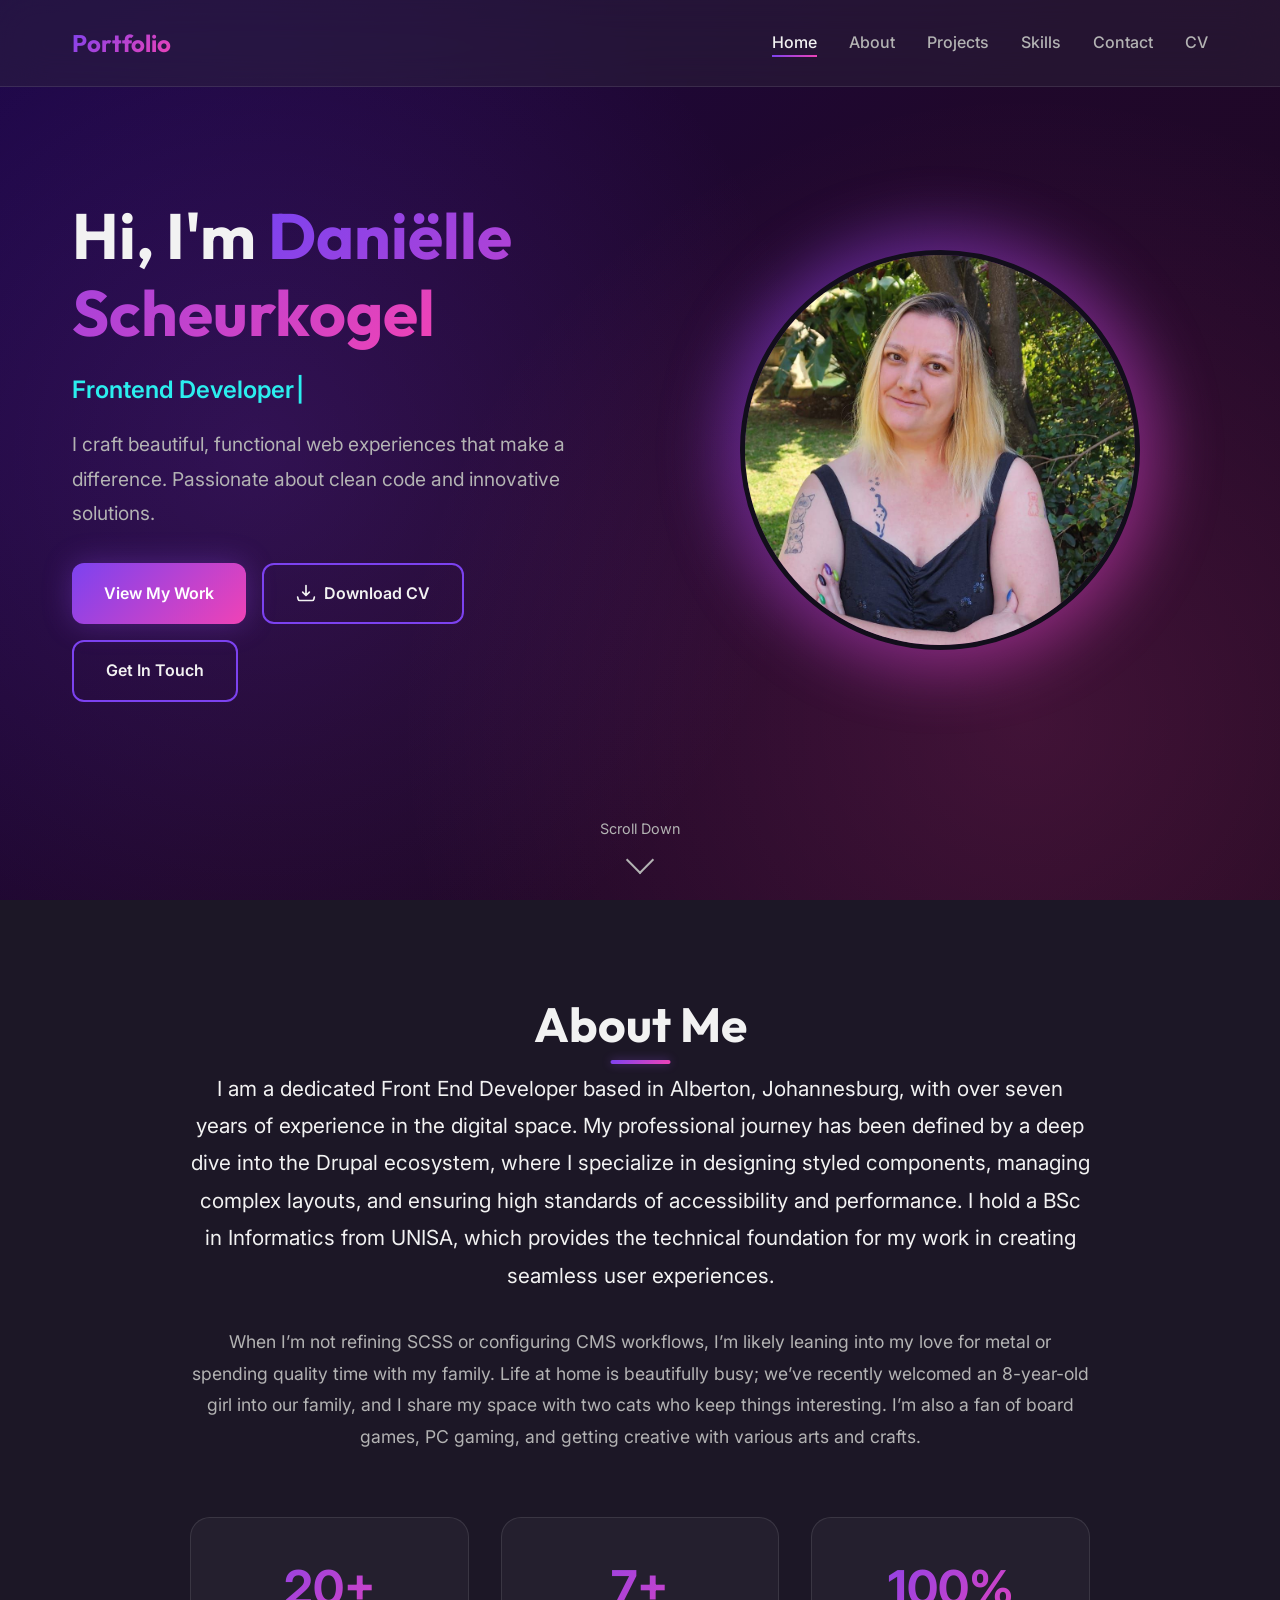
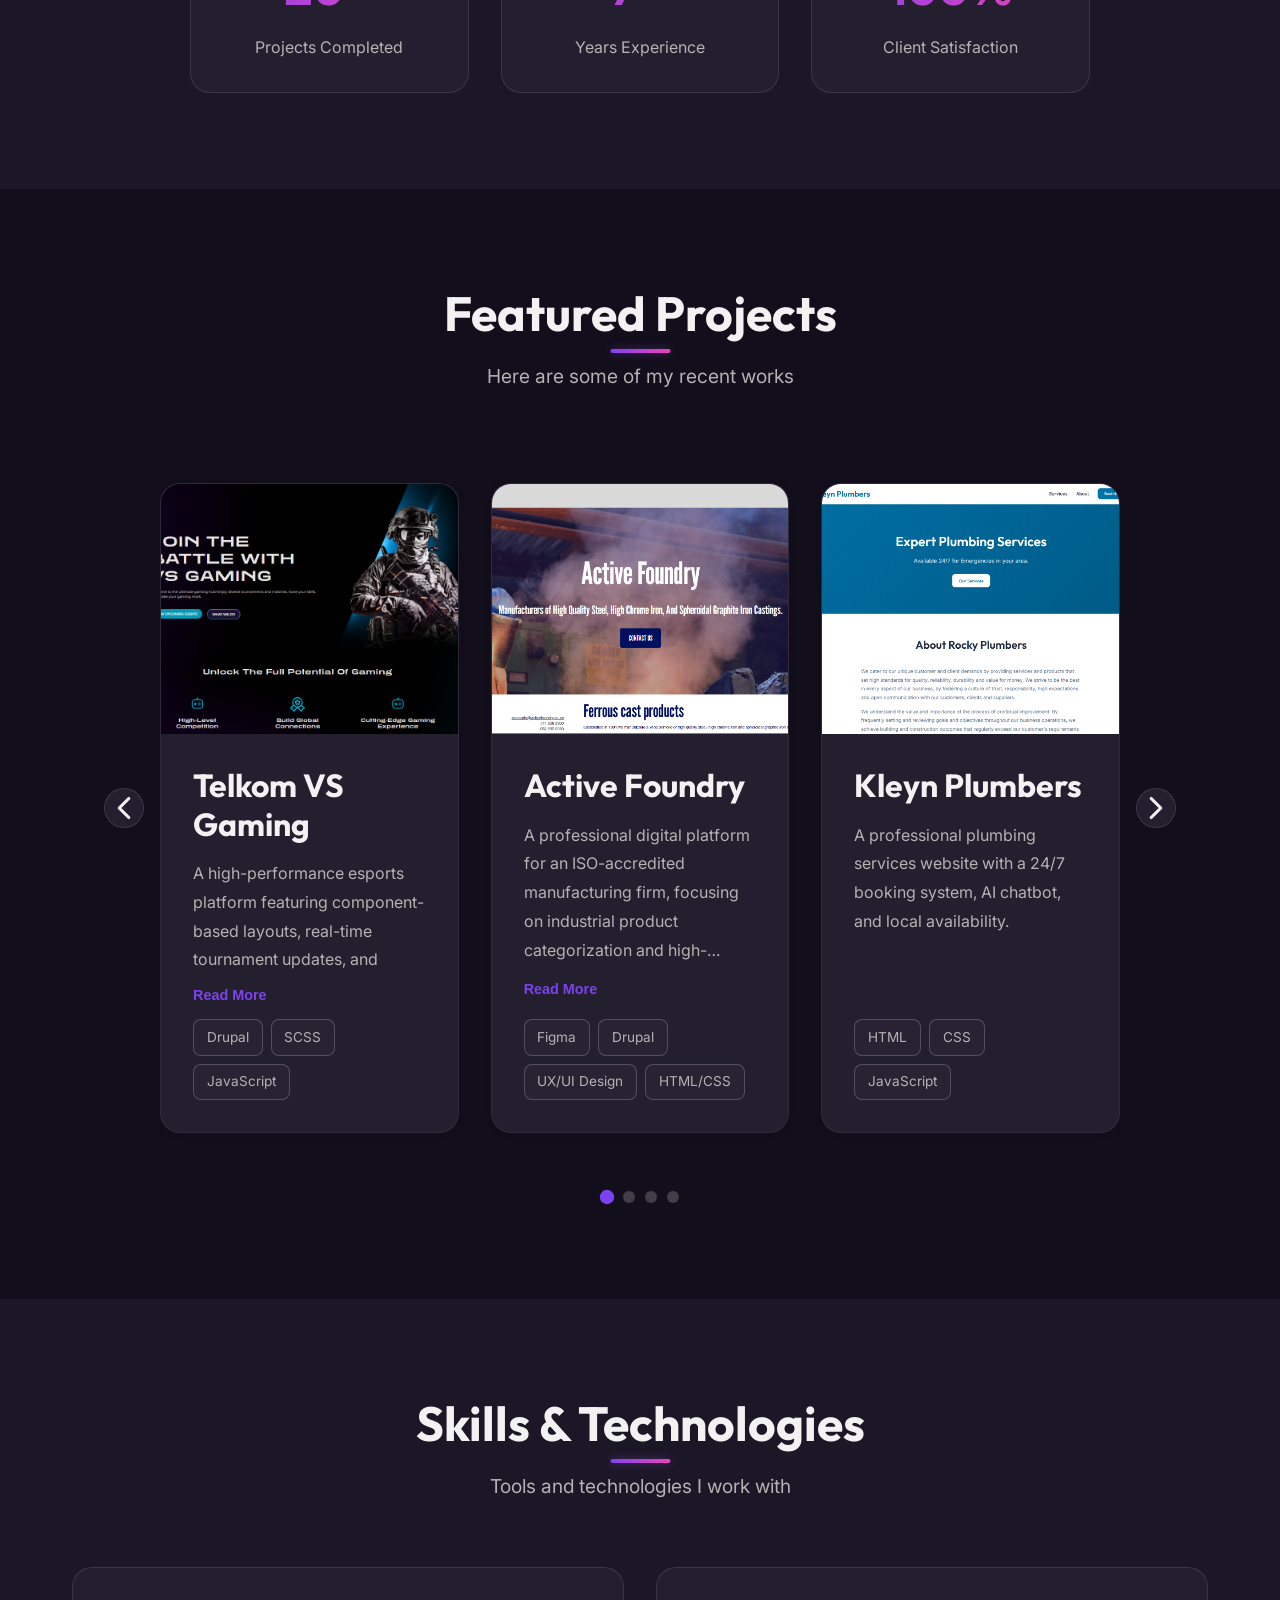
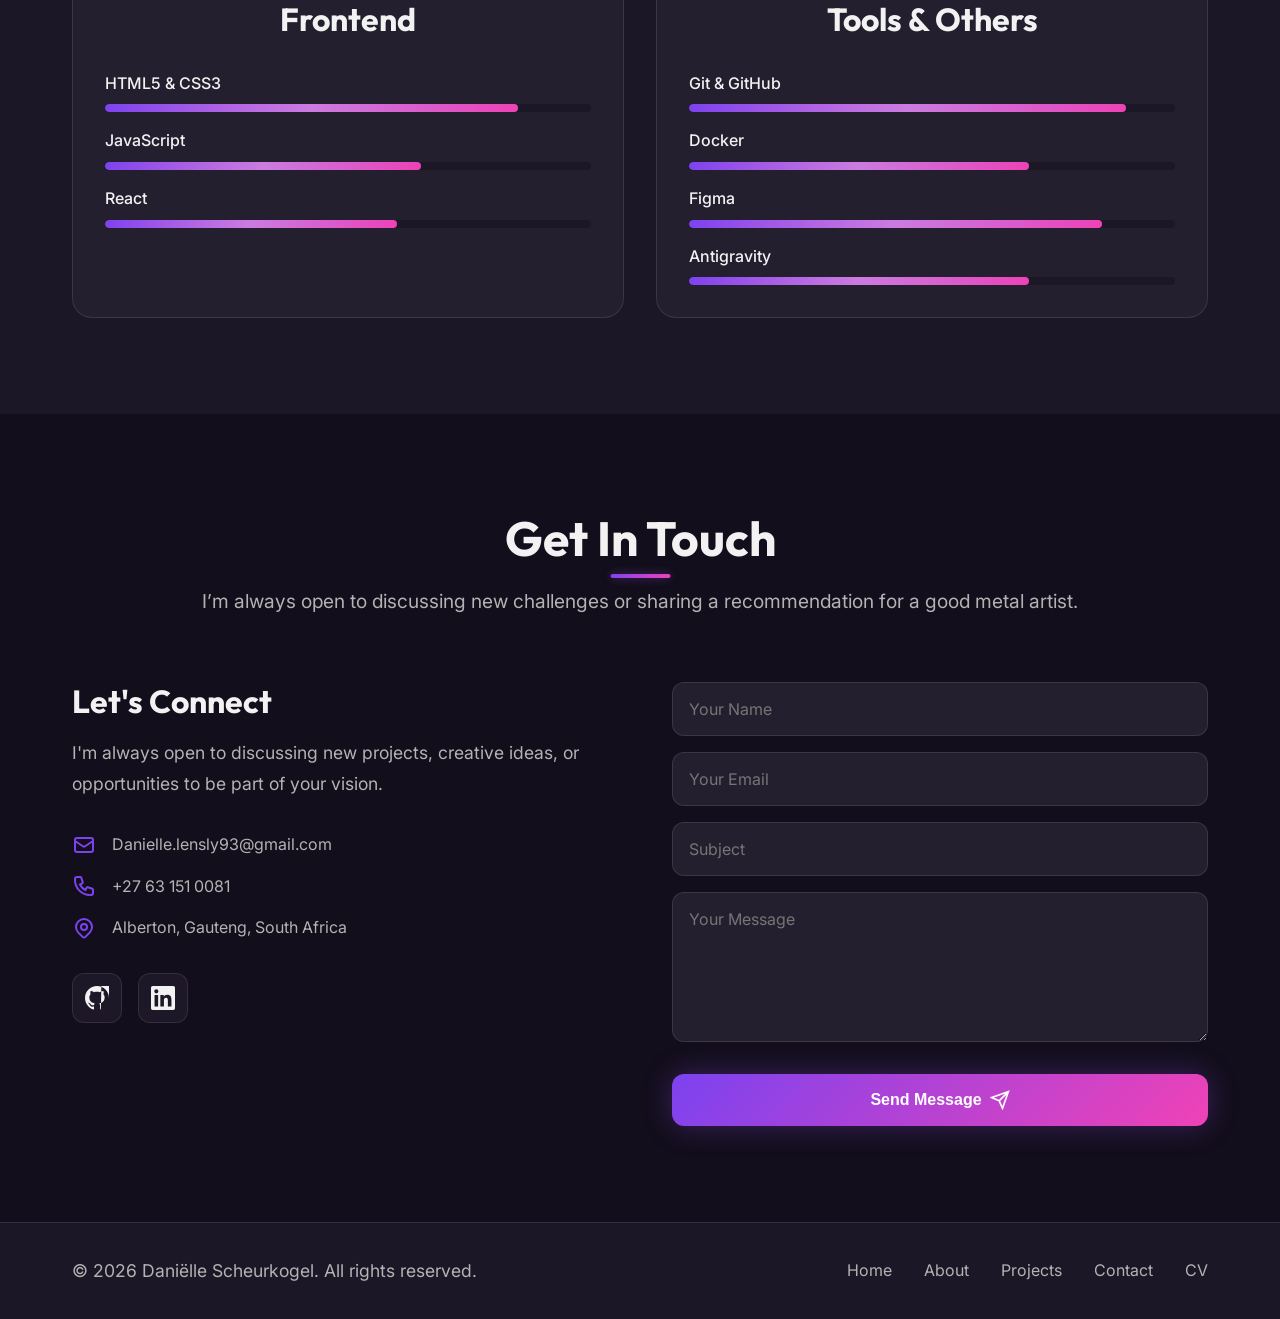
==== commit 7920baee: "Add CV PDF and download links to home page" ====
--- a/index.html
+++ b/index.html
@@ -36,6 +36,7 @@
                 <li><a href="#projects" class="nav-link">Projects</a></li>
                 <li><a href="#skills" class="nav-link">Skills</a></li>
                 <li><a href="#contact" class="nav-link">Contact</a></li>
+                <li><a href="Danielle_CV_2026.pdf" target="_blank" rel="noopener noreferrer" class="nav-link">CV</a></li>
             </ul>
         </div>
     </nav>
@@ -55,6 +56,12 @@
                 </p>
                 <div class="hero-buttons">
                     <a href="#projects" class="btn btn-primary">View My Work</a>
+                    <a href="Danielle_CV_2026.pdf" target="_blank" rel="noopener noreferrer" class="btn btn-secondary">
+                        <svg class="btn-icon" viewBox="0 0 24 24" fill="none" stroke="currentColor">
+                            <path d="M12 15V3m0 12l-4-4m4 4l4-4M2 17l.621 2.485A2 2 0 004.561 21h14.878a2 2 0 001.94-1.515L22 17" stroke-width="2" stroke-linecap="round" stroke-linejoin="round"/>
+                        </svg>
+                        <span>Download CV</span>
+                    </a>
                     <a href="#contact" class="btn btn-secondary">Get In Touch</a>
                 </div>
             </div>
@@ -423,6 +430,7 @@
                     <a href="#about">About</a>
                     <a href="#projects">Projects</a>
                     <a href="#contact">Contact</a>
+                    <a href="Danielle_CV_2026.pdf" target="_blank" rel="noopener noreferrer">CV</a>
                 </div>
             </div>
             <button class="back-to-top" id="backToTop" aria-label="Back to top">
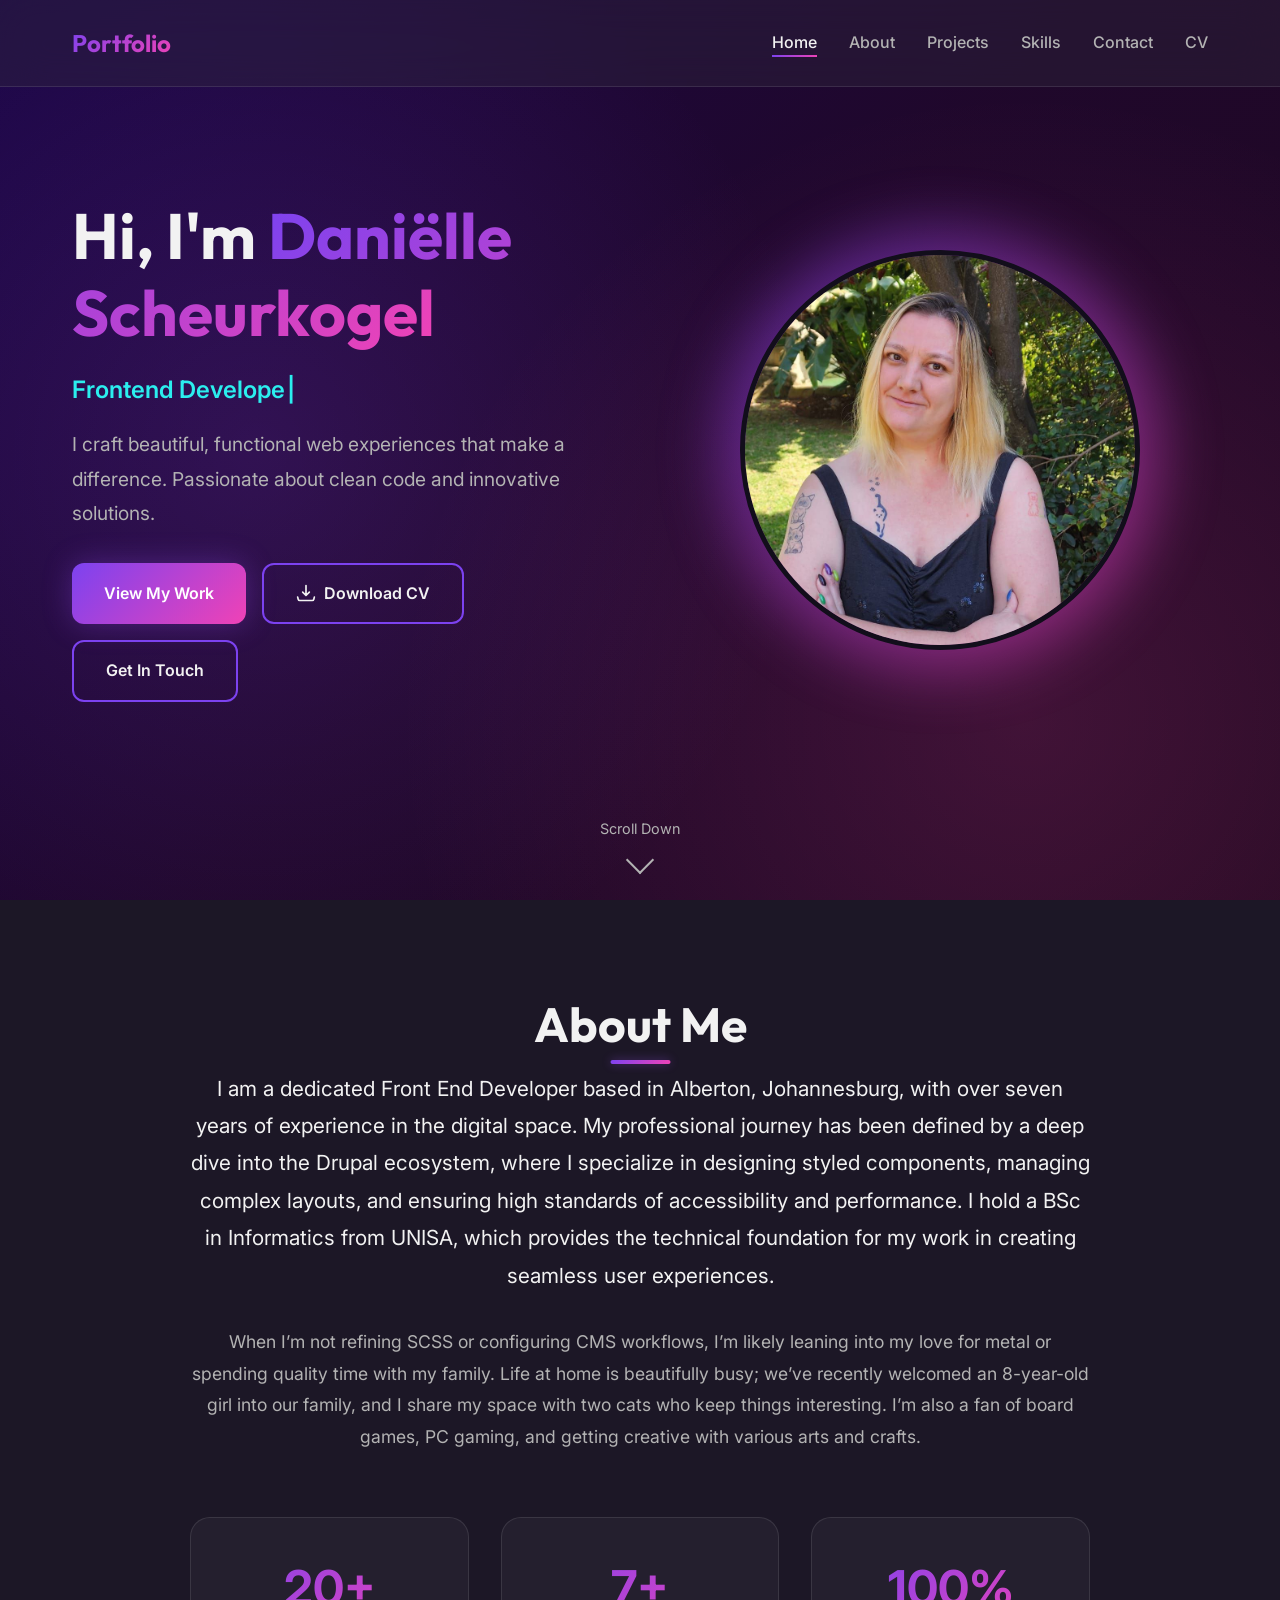
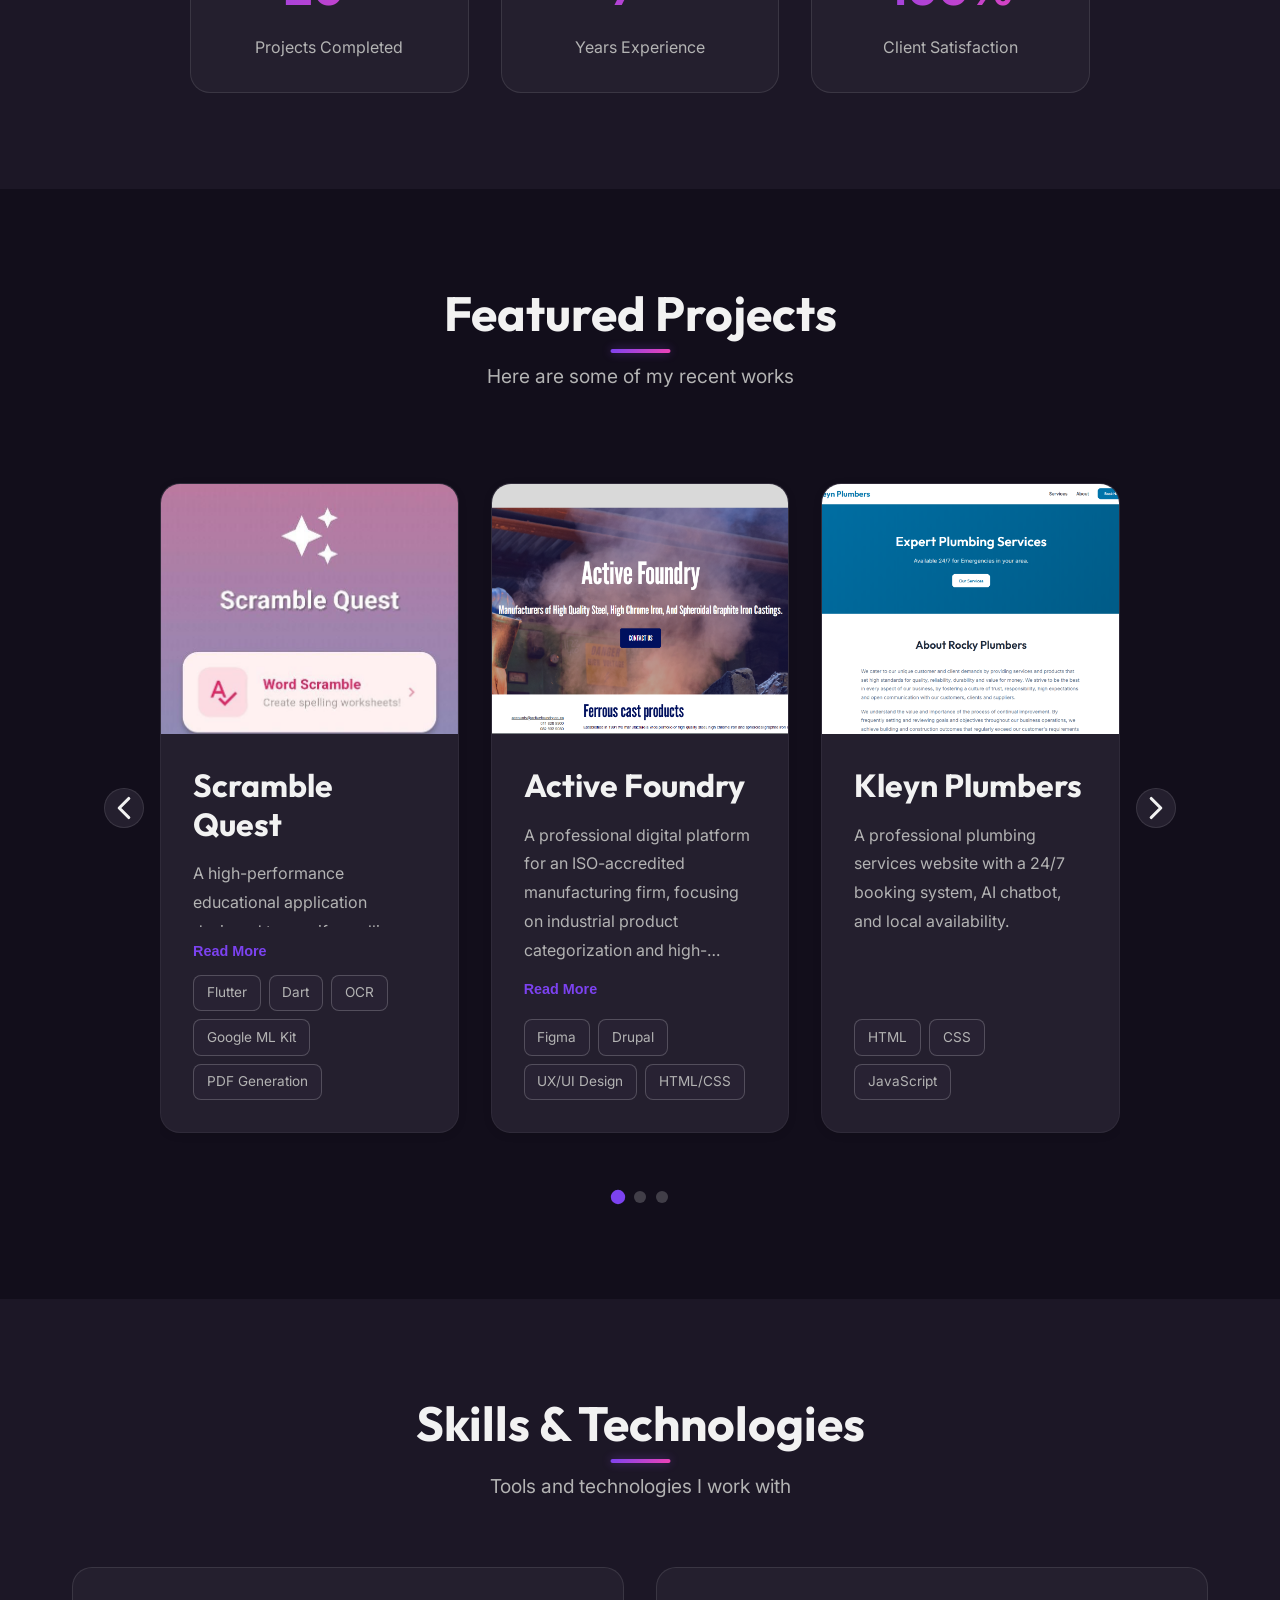
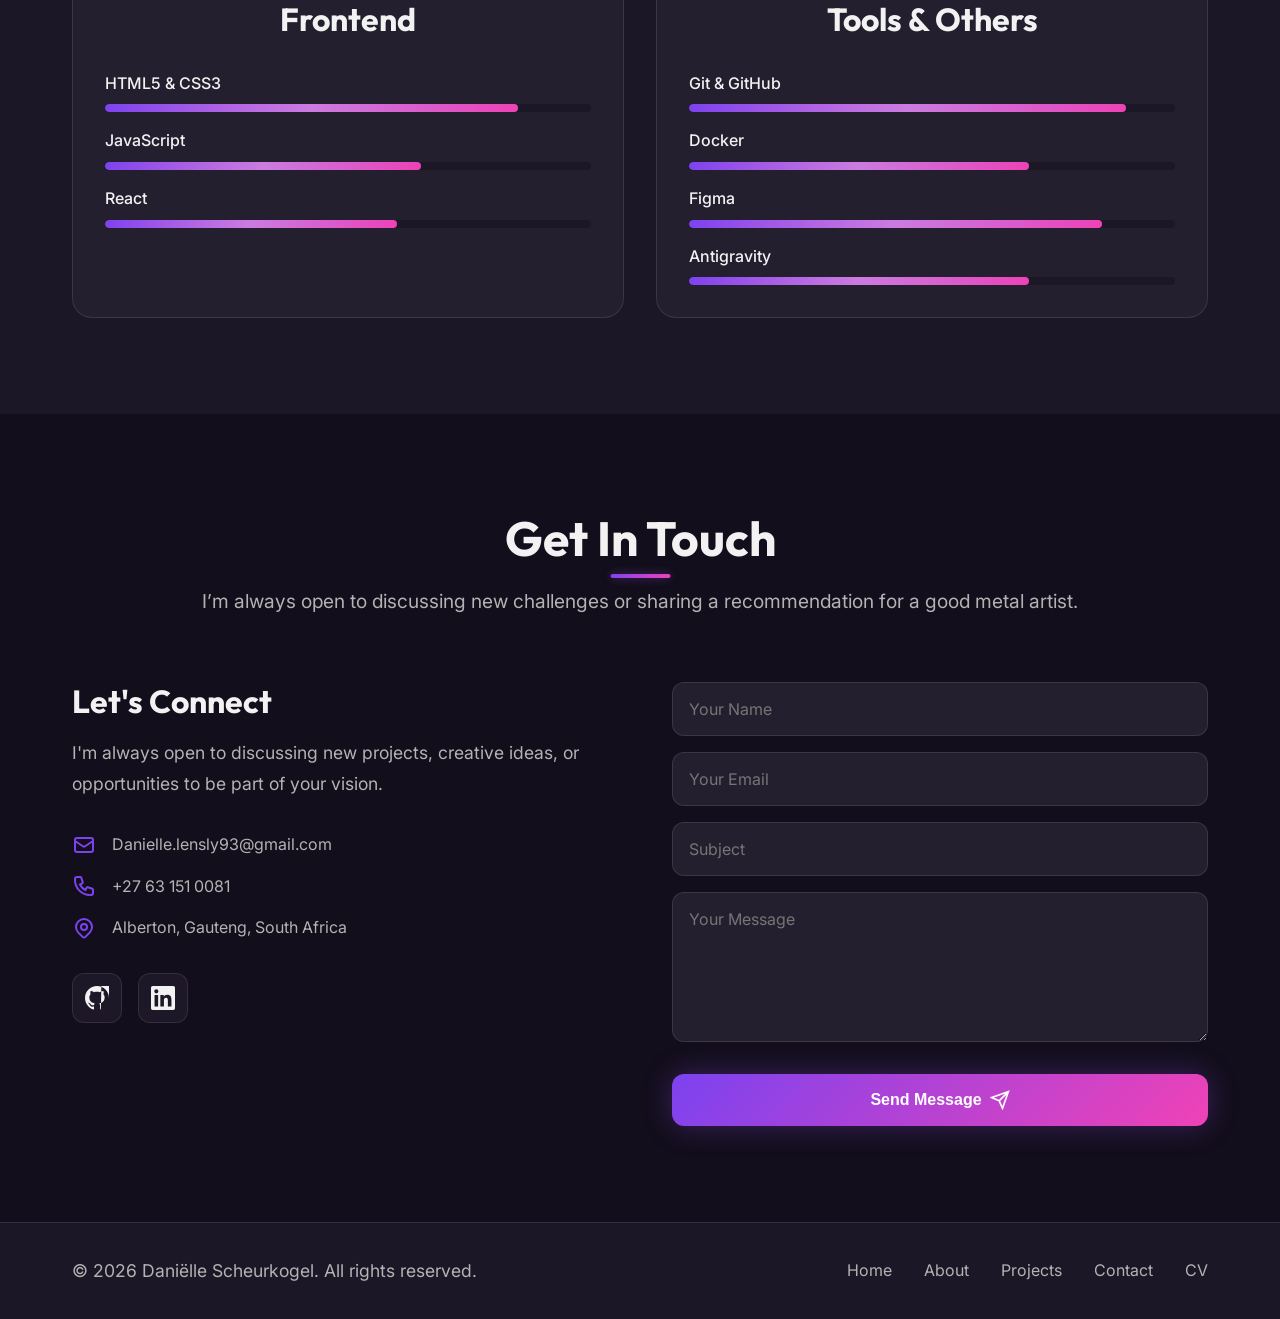
==== commit f2757a85: "Updated fortfolio to include Scramble Quest case study." ====
--- a/index.html
+++ b/index.html
@@ -120,34 +120,39 @@
                 </button>
                 
                 <div class="projects-slider" id="projectsSlider">
-                    <!-- Project 1 -->
+
+                    <!-- Project 1: Scramble Quest App -->
                     <div class="project-card">
                         <div class="project-image">
-                            <img src="vs-gaming3.png" alt="E-commerce Platform">
+                            <img src="scramble-home.jpg" alt="Scramble Quest" class="align-top" style="object-position: top;">
                             <div class="project-overlay">
-                                <a href="http://www.vsgaming.co.za/" class="project-link" target="_blank" rel="noopener noreferrer">View Live</a>
+                                <a href="https://scramble-quest.web.app/" class="project-link" target="_blank" rel="noopener noreferrer">View Live</a>
+                                <a href="https://github.com/DanielleLensly/word-scramble" class="project-link" target="_blank" rel="noopener noreferrer">GitHub</a>
+                                <a href="scramble-case-study.html" class="project-link">Case Study</a>
                             </div>
                         </div>
                         <div class="project-info">
-                            <h3 class="project-title">Telkom VS Gaming</h3>
+                            <h3 class="project-title">Scramble Quest</h3>
                             <p class="project-description">
-                                A high-performance esports platform featuring component-based layouts, real-time tournament updates, and seamless CMS integration.
+                                A high-performance educational application designed to gamify spelling practice through automated word-scramble challenges. It features advanced on-device OCR for seamless text extraction from physical lists and digital documents, prioritizing student data privacy with entirely localized processing and dynamic PDF generation.
                             </p>
                             <button class="read-more-btn">Read More</button>
                             <div class="project-tags">
-                                <span class="tag">Drupal</span>
-                                <span class="tag">SCSS</span>
-                                <span class="tag">JavaScript</span>
-                            </div>
-                        </div>
-                    </div>
-
-                    <!-- Project 2 -->
+                                <span class="tag">Flutter</span>
+                                <span class="tag">Dart</span>
+                                <span class="tag">OCR</span>
+                                <span class="tag">Google ML Kit</span>
+                                <span class="tag">PDF Generation</span>
+                            </div>
+                        </div>
+                    </div>
+
+                    <!-- Project 2: Active Foundry -->
                     <div class="project-card">
                         <div class="project-image">
                             <img src="activefoundry.png" alt="Active Foundry">
                             <div class="project-overlay">
-                                <a href="https://www.activefoundry.co.za/" class="project-link" target="_blank" rel="noopener noreferrer">View Live</a>
+                                <a href="https://activefoundry.co.za/" class="project-link" target="_blank" rel="noopener noreferrer">View Live</a>
                             </div>
                         </div>
                         <div class="project-info">
@@ -165,7 +170,7 @@
                         </div>
                     </div>
 
-                    <!-- Project 3 -->
+                    <!-- Project 3: Kleyn Plumbers -->
                     <div class="project-card">
                         <div class="project-image">
                             <img src="kleyn-plumbers.png" alt="Kleyn Plumbers">
@@ -214,32 +219,7 @@
                         </div>
                     </div>
 
-                    <!-- Project 5: Scramble Quest App -->
-                    <div class="project-card">
-                        <div class="project-image">
-                            <img src="scramble-quest.jpg" alt="Scramble Quest">
-                            <div class="project-overlay">
-                                <a href="https://drive.google.com/file/d/1Ejccq1ZV2vPChIkQy1uguYz4fcKkXcym/view?usp=sharing" class="project-link" target="_blank" rel="noopener noreferrer">View Demo</a>
-                                <a href="https://github.com/DanielleLensly/word-scramble" class="project-link" target="_blank" rel="noopener noreferrer">GitHub</a>
-                            </div>
-                        </div>
-                        <div class="project-info">
-                            <h3 class="project-title">Scramble Quest</h3>
-                            <p class="project-description">
-                                A high-performance educational application designed to gamify spelling practice through automated word-scramble challenges. It features advanced on-device OCR for seamless text extraction from physical lists and digital documents, prioritizing student data privacy with entirely localized processing and dynamic PDF generation.
-                            </p>
-                            <button class="read-more-btn">Read More</button>
-                            <div class="project-tags">
-                                <span class="tag">Flutter</span>
-                                <span class="tag">Dart</span>
-                                <span class="tag">OCR</span>
-                                <span class="tag">Google ML Kit</span>
-                                <span class="tag">PDF Generation</span>
-                            </div>
-                        </div>
-                    </div>
-
-                    <!-- Psych app -->
+                    <!-- Project 5: Psych app -->
                     <div class="project-card">
                         <div class="project-image">
                             <img src="psych-app.png" alt="Psych App">
--- a/styles.css
+++ b/styles.css
@@ -686,7 +686,14 @@
     width: 100%;
     height: 100%;
     object-fit: cover;
+    object-position: center;
     transition: transform var(--transition-slow);
+}
+
+.project-image img.align-top,
+.project-image.align-top img,
+.project-image img[src*="scramble"] {
+    object-position: top center;
 }
 
 .project-card:hover .project-image img {
